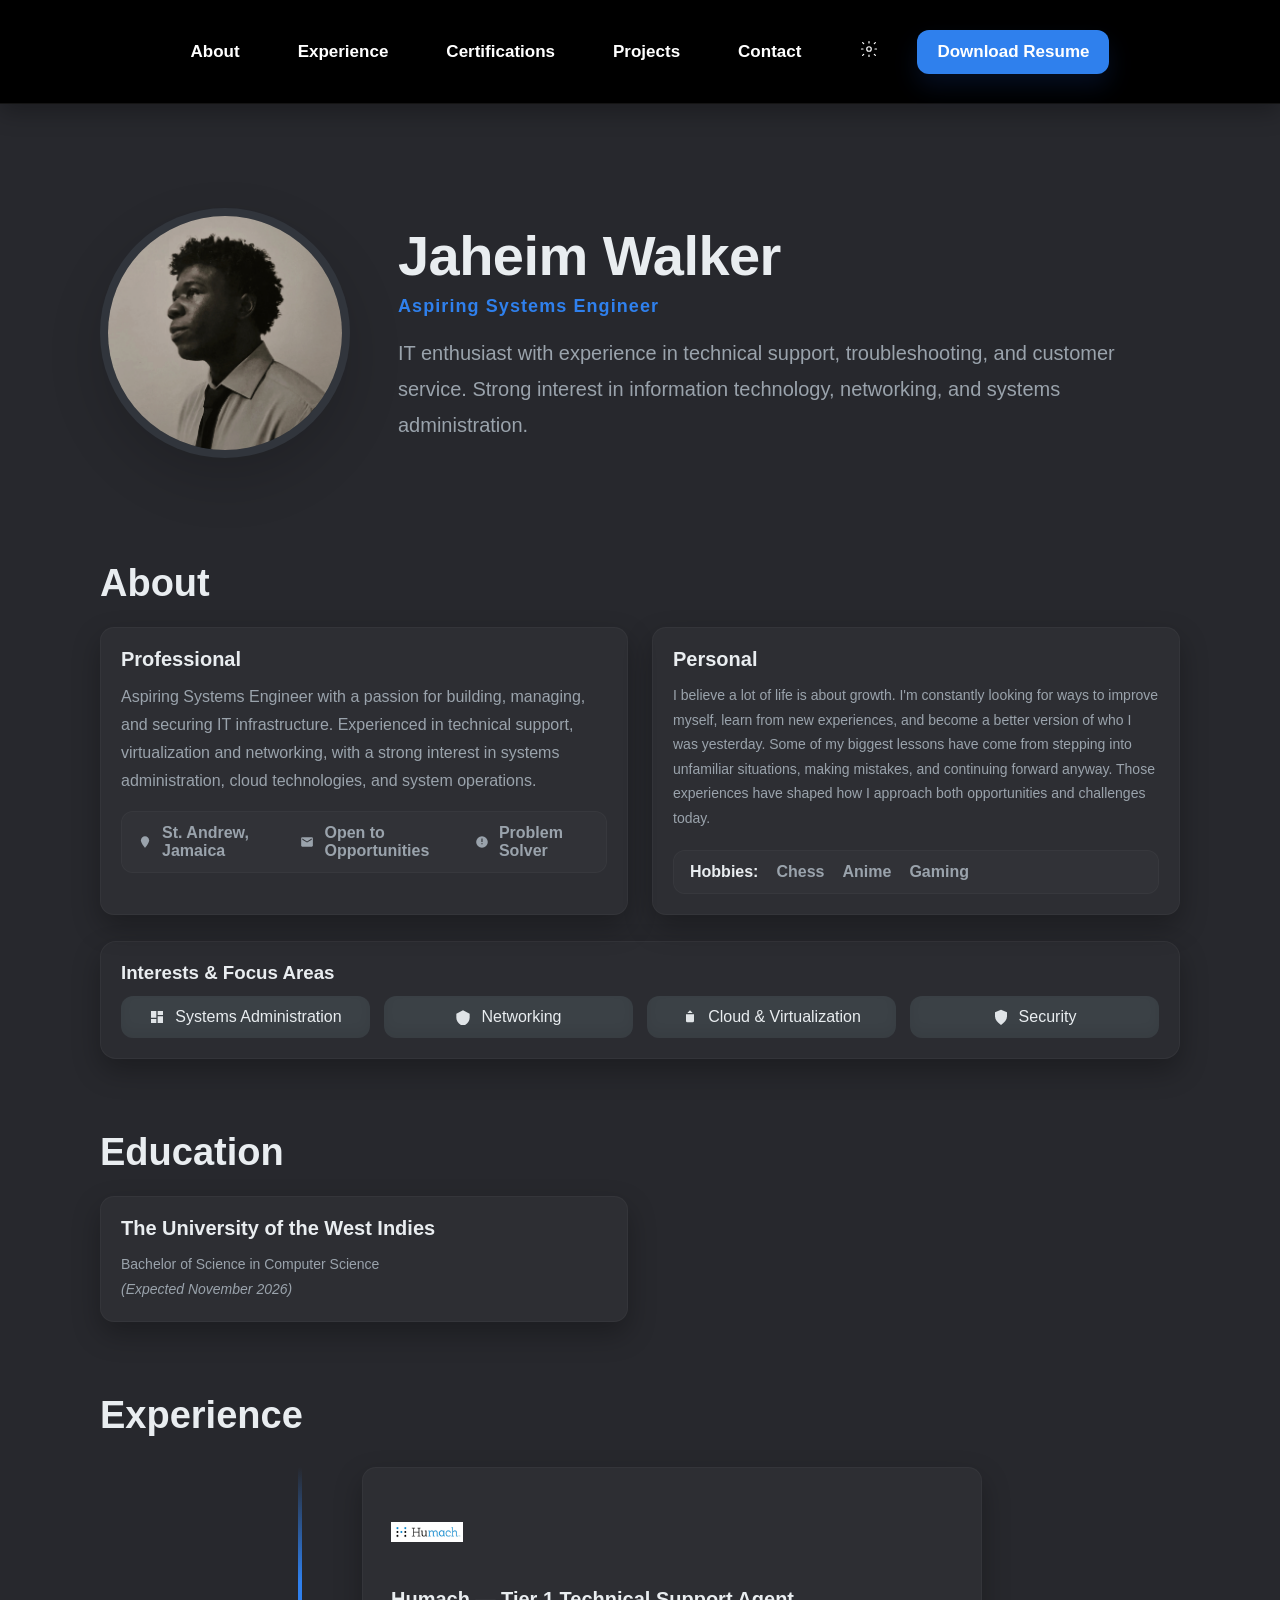
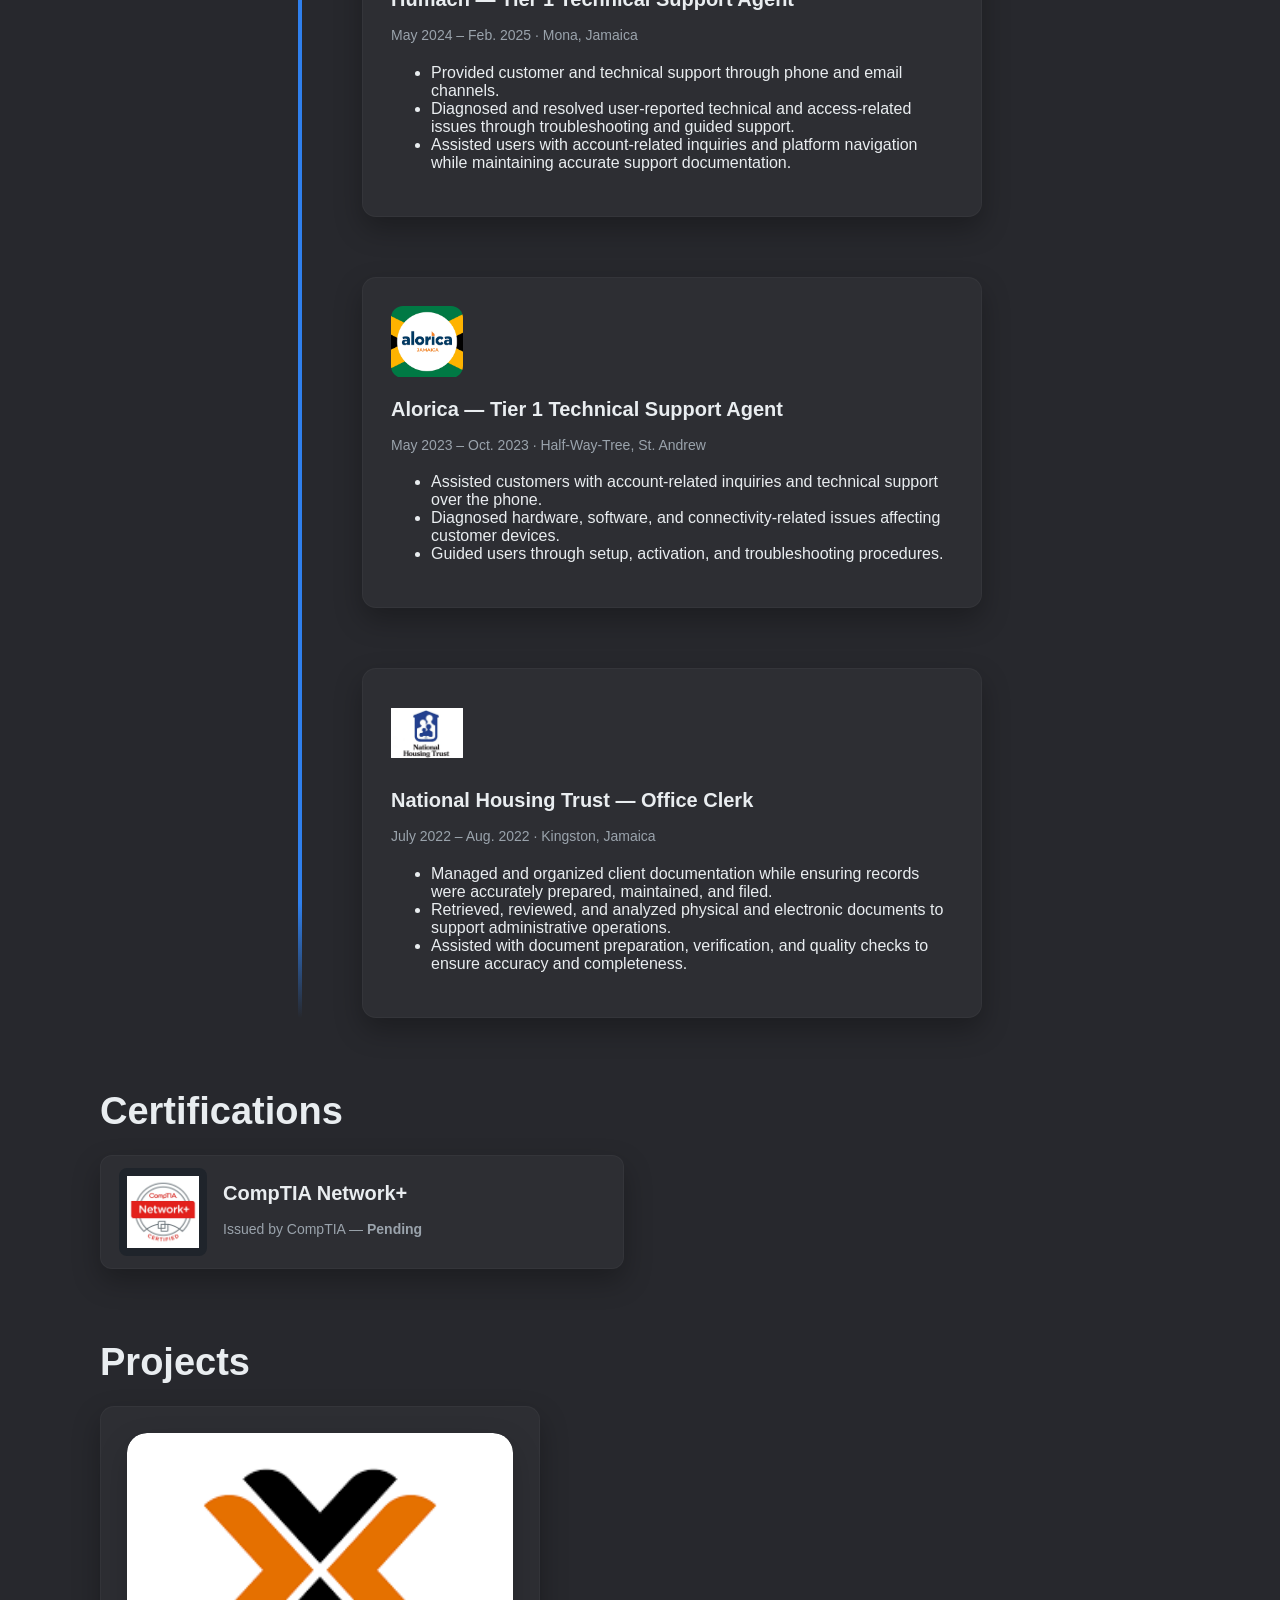
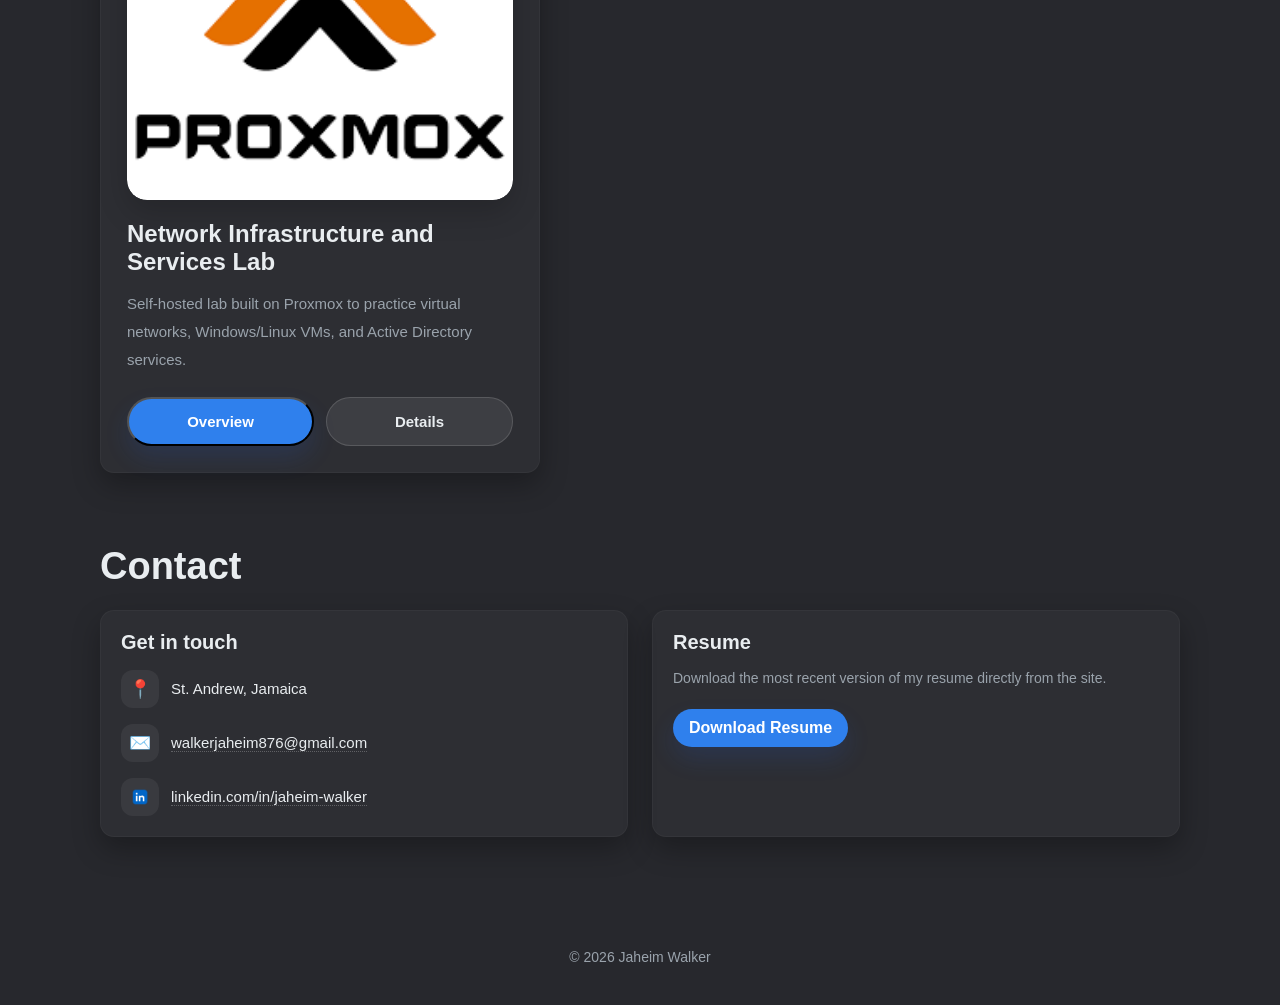
==== index.html @ 4b974bde "Update index.html" ====
<!doctype html>
<html lang="en">
<head>
  <meta charset="utf-8" />
  <meta name="viewport" content="width=device-width,initial-scale=1" />
  <title>Jaheim Walker</title>
  <script>
    (function(){
      var theme = localStorage.getItem('portfolio-theme');
      if(theme){
        document.documentElement.setAttribute('data-theme', theme);
        document.body.setAttribute('data-theme', theme);
      }
    })();
  </script>
  <link rel="stylesheet" href="styles.css">
</head>
<body data-theme="dark">
  <header>
    <div class="container nav">
      <nav class="navlinks">
        <a href="#about">About</a>
        <a href="#experience">Experience</a>
        <a href="#certifications">Certifications</a>
        <a href="#projects">Projects</a>
        <a href="#contact">Contact</a>
        <a id="theme-toggle" class="theme-toggle" href="#" aria-label="Toggle theme"></a>
        <a class="btn" href="resume/jw%20resume.pdf" download>Download Resume</a>
      </nav>
    </div>
  </header>

  <main class="container">
    <section class="hero">
      <div class="avatar">
        <img src="images/Jaheim.JPEG" alt="Jaheim avatar">
      </div>
      <div class="intro">
        <h1>Jaheim Walker</h1>
        <div class="subtitle">Aspiring Systems Engineer</div>
        <div class="lead">IT enthusiast with experience in technical support, troubleshooting, and customer service. Strong interest in information technology, networking, and systems administration.</div>
      </div>
    </section>

    <!-- certifications moved below Experience -->

    <section id="about">
      <h2 class="section-title">About</h2>
      <div class="grid">
        <div class="card">
          <h3>Professional</h3>
          <p>Aspiring Systems Engineer with a passion for building, managing, and securing IT infrastructure. Experienced in technical support, virtualization and networking, with a strong interest in systems administration, cloud technologies, and system operations.</p>
          <div class="objective-cta" aria-hidden="false">
            <div class="oc-item"><svg viewBox="0 0 24 24" width="18" height="18" fill="currentColor" aria-hidden="true"><path d="M12 2C8.13 2 5 5.13 5 9c0 5.25 7 13 7 13s7-7.75 7-13c0-3.87-3.13-7-7-7z"/></svg><span>St. Andrew, Jamaica</span></div>
            <div class="oc-item"><svg viewBox="0 0 24 24" width="18" height="18" fill="currentColor" aria-hidden="true"><path d="M20 4H4c-1.1 0-2 .9-2 2v12c0 1.1.9 2 2 2h16c1.1 0 2-.9 2-2V6c0-1.1-.9-2-2-2zm0 4l-8 5-8-5V6l8 5 8-5v2z"/></svg><span>Open to Opportunities</span></div>
            <div class="oc-item"><svg viewBox="0 0 24 24" width="18" height="18" fill="currentColor" aria-hidden="true"><path d="M12 2a10 10 0 100 20 10 10 0 000-20zm1 14h-2v-2h2v2zm0-4h-2V6h2v6z"/></svg><span>Problem Solver</span></div>
          </div>
        </div>
        <div class="card">
          <h3>Personal</h3>
          <p class="meta">I believe a lot of life is about growth. I'm constantly looking for ways to improve myself, learn from new experiences, and become a better version of who I was yesterday. Some of my biggest lessons have come from stepping into unfamiliar situations, making mistakes, and continuing forward anyway. Those experiences have shaped how I approach both opportunities and challenges today.</p>
          <div class="objective-cta" aria-hidden="false" style="margin-top:20px">
            <div class="oc-item"><span style="font-weight:700;color:var(--text);">Hobbies:</span></div>
            <div class="oc-item"><span>Chess</span></div>
            <div class="oc-item"><span>Anime</span></div>
            <div class="oc-item"><span>Gaming</span></div>
          </div>
        </div>
      </div>

      <div class="focus-area" aria-label="Interests & Focus Areas">
        <h3 style="margin:0 0 12px;color:var(--text);">Interests &amp; Focus Areas</h3>
        <div class="focus-items">
          <div class="focus-item"><svg viewBox="0 0 24 24" width="16" height="16" fill="currentColor" aria-hidden="true"><path d="M3 13h8V3H3v10zm0 8h8v-6H3v6zM13 21h8V11h-8v10zm0-18v6h8V3h-8z"/></svg><span>Systems Administration</span></div>
          <div class="focus-item"><svg viewBox="0 0 24 24" width="16" height="16" fill="currentColor" aria-hidden="true"><path d="M12 2L2 7v6c0 5 3.8 9.4 10 13 6.2-3.6 10-8 10-13V7l-10-5z"/></svg><span>Networking</span></div>
          <div class="focus-item"><svg viewBox="0 0 24 24" width="16" height="16" fill="currentColor" aria-hidden="true"><path d="M12 2l4 4H8l4-4zm6 6v10a2 2 0 0 1-2 2H8a2 2 0 0 1-2-2V8h12z"/></svg><span>Cloud &amp; Virtualization</span></div>
          <div class="focus-item"><svg viewBox="0 0 24 24" width="16" height="16" fill="currentColor" aria-hidden="true"><path d="M12 1L3 5v6c0 5 3.8 9.4 9 13 5.2-3.6 9-8 9-13V5l-9-4z"/></svg><span>Security</span></div>
        </div>
      </div>
    </section>

    <section id="education">
      <h2 class="section-title">Education</h2>
      <div class="grid">
        <div class="card">
          <h3>The University of the West Indies</h3>
          <p class="meta">Bachelor of Science in Computer Science<br><em>(Expected November 2026)</em></p>
        </div>
      </div>
    </section>

    <section id="experience">
      <h2 class="section-title">Experience</h2>
      <div class="timeline">
        <div class="spine"></div>
        <div class="cards">
          <div class="card">
            <img class="exp-logo" src="images/humach logo.png" alt="Humach logo">
            <h3>Humach — Tier 1 Technical Support Agent</h3>
            <p class="meta">May 2024 – Feb. 2025 · Mona, Jamaica</p>
            <ul>
              <li>Provided customer and technical support through phone and email channels.</li>
              <li>Diagnosed and resolved user-reported technical and access-related issues through troubleshooting and guided support.</li>
              <li>Assisted users with account-related inquiries and platform navigation while maintaining accurate support documentation.</li>
            </ul>
          </div>

          <div class="card">
            <img class="exp-logo" src="images/alorica logo.png" alt="Alorica logo">
            <h3>Alorica — Tier 1 Technical Support Agent</h3>
            <p class="meta">May 2023 – Oct. 2023 · Half-Way-Tree, St. Andrew</p>
            <ul>
              <li>Assisted customers with account-related inquiries and technical support over the phone.</li>
              <li>Diagnosed hardware, software, and connectivity-related issues affecting customer devices.</li>
              <li>Guided users through setup, activation, and troubleshooting procedures.</li>
            </ul>
          </div>

          <div class="card">
            <img class="exp-logo" src="images/NHT-Logo.jpeg" alt="NHT logo">
            <h3>National Housing Trust — Office Clerk</h3>
            <p class="meta">July 2022 – Aug. 2022 · Kingston, Jamaica</p>
            <ul>
              <li>Managed and organized client documentation while ensuring records were accurately prepared, maintained, and filed.</li>
              <li>Retrieved, reviewed, and analyzed physical and electronic documents to support administrative operations.</li>
              <li>Assisted with document preparation, verification, and quality checks to ensure accuracy and completeness.</li>
            </ul>
          </div>
        </div>
      </div>
    </section>

    <section id="certifications">
      <h2 class="section-title">Certifications</h2>
      <div class="grid">
        <div class="card">
          <div style="display:flex;align-items:center;gap:16px">
            <img src="images/CompTIA_Network.webp" alt="CompTIA Network+ logo" style="width:88px;height:88px;object-fit:contain;border-radius:8px;background:var(--surface);padding:8px">
            <div>
              <h3>CompTIA Network+</h3>
              <p class="meta">Issued by CompTIA — <strong>Pending</strong></p>
            </div>
          </div>
        </div>
      </div>
    </section>

    <section id="projects">
      <h2 class="section-title">Projects</h2>
      <div class="projects-grid">
        <div class="card project-card">
          <div class="thumb"><img src="images/proxmox.png" alt="home lab thumb"></div>
          <div class="body">
            <h3>Network Infrastructure and Services Lab</h3>
            <p class="project-teaser">Self-hosted lab built on Proxmox to practice virtual networks, Windows/Linux VMs, and Active Directory services.</p>
            <div class="project-actions">
              <button class="btn" data-project="homelab">Overview</button>
              <a class="btn secondary" href="projects/homelab-details.html">Details</a>
            </div>
          </div>
        </div>
      </div>
    </section>

    <section id="contact">
      <h2 class="section-title">Contact</h2>
      <div class="grid">
        <div class="card">
          <h3>Get in touch</h3>
          <div class="contact-line">
            <span class="icon-label">📍</span>
            <span>St. Andrew, Jamaica</span>
          </div>
          <div class="contact-line">
            <span class="icon-label">✉️</span>
            <span><a href="mailto:walkerjaheim876@gmail.com">walkerjaheim876@gmail.com</a></span>
          </div>
          <div class="contact-line">
            <span class="icon-label icon-linkedin">
              <img src="images/linkedin.webp" alt="LinkedIn logo">
            </span>
            <span><a href="https://linkedin.com/in/jaheim-walker" target="_blank">linkedin.com/in/jaheim-walker</a></span>
          </div>
        </div>
        <div class="card">
          <h3>Resume</h3>
          <p class="meta">Download the most recent version of my resume directly from the site.</p>
          <a class="btn" href="resume/jw%20resume.pdf" download>Download Resume</a>
        </div>
      </div>
    </section>

  </main>

  <div id="modal" class="modal" role="dialog" aria-hidden="true">
    <div class="panel"><button class="close">✕</button></div>
  </div>

  <footer>
    © 2026 Jaheim Walker
  </footer>

  <script src="script.js"></script>
</body>
</html>
---- styles.css ----
:root{
  --bg:#27282d;
  --panel:#3b4146;
  --muted:#9aa3ac;
  --accent:#2f80ed;
  --card:#374047;
  --text:#e9edf0;
  --surface:#1f242b;
  --shadow:rgba(0,0,0,0.28);
  --card-bg: rgba(255,255,255,0.02);
}
[data-theme="light"]{
  --bg:#f4f5f8;
  --panel:#ffffff;
  --card:#f8f9fc;
  --text:#1f2937;
  --muted:#606b7b;
  --accent:#2563eb;
  --surface:#ffffff;
  --shadow:rgba(15,23,42,0.08);
  --card-bg: rgba(15,23,42,0.03);
  --nav-bg:#000000;
  --nav-text:#ffffff;
  --nav-border:rgba(255,255,255,0.08);
  --resume-btn-bg:#ffffff;
  --resume-btn-text:#000000;
}
*{box-sizing:border-box}
html,body{height:100%;margin:0;font-family:Inter,Segoe UI,Roboto,Arial,sans-serif;background:var(--bg);color:var(--text);transition:background .3s ease,color .3s ease}
a{color:var(--accent)}
.brand{font-weight:800;font-size:22px;letter-spacing:0.04em}
.header--compact{}

header{
    position:sticky;
    top:0;
    background:#000;
    backdrop-filter:blur(12px);
    border-bottom:1px solid rgba(255,255,255,.08);
    padding:2px 0;
    z-index:40;
    box-shadow:0 8px 22px var(--shadow);
}
header .container{
    margin:25px auto;
}

.nav{
    display:flex;
    justify-content:center;
    align-items:center;
}

.navlinks{
    display:flex;
    align-items:center;
    gap:18px;
}

.navlinks a{
    position:relative;
    padding:12px 20px;
    color:#fff;
    font-weight:600;
    font-size:17px;
    border-radius:12px;
    text-decoration:none;
    transition:all .25s ease;
}
[data-theme="light"] .navlinks a{
    color:#fff;
}

.navlinks a:hover{
    color:var(--accent);
    background:rgba(47,128,237,.12);
    transform:translateY(-2px);
}

.navlinks a::after{
    content:"";
    position:absolute;
    left:20%;
    bottom:4px;
    width:60%;
    height:2px;
    background:var(--accent);
    transform:scaleX(0);
    transition:.25s ease;
}

.navlinks a:hover::after{
    transform:scaleX(1);
}
.container{max-width:1120px;margin:48px auto;padding:0 20px}
.hero{display:flex;gap:48px;align-items:center;padding:32px 0}
.avatar{width:250px;height:250px;border-radius:50%;background:var(--surface);border:8px solid rgba(255,255,255,0.08);flex:0 0 250px;display:flex;align-items:center;justify-content:center;box-shadow:0 22px 54px rgba(0,0,0,0.16)}
.avatar img{width:100%;height:100%;object-fit:cover;border-radius:50%}
.intro h1{font-size:56px;margin:0 0 8px;font-weight:900;letter-spacing:-0.01em;color:var(--text)}
.intro .subtitle{color:var(--accent);font-size:18px;font-weight:800;margin:0 0 18px;letter-spacing:0.06em;text-transform:none}
.lead{color:var(--muted);max-width:720px;font-size:20px;line-height:1.8;margin-top:0}

/* Hero enhancements */
.hero-enhanced{margin-top:18px}
.hero-enhanced .subtitle{color:var(--accent);letter-spacing:0.16em;text-transform:uppercase;font-weight:800;font-size:15px;margin-bottom:8px}
.hero-divider{height:6px;margin:8px 0 18px;display:flex;align-items:center}
.hero-divider span{display:block;height:4px;width:160px;background:linear-gradient(90deg,var(--accent),transparent);border-radius:4px}
.hero-badges{display:flex;gap:12px;flex-wrap:wrap}
.badge{display:inline-flex;align-items:center;gap:10px;background:var(--card-bg);padding:10px 14px;border-radius:12px;border:1px solid rgba(255,255,255,0.03);color:var(--text);font-weight:600;font-size:14px}
.badge svg{opacity:0.95;flex-shrink:0}

/* large focus area card */
.focus-area{background:var(--card-bg);border:1px solid rgba(255,255,255,0.04);padding:20px;border-radius:16px;box-shadow:0 12px 28px var(--shadow);margin-top:26px}
.focus-items{display:flex;gap:14px;flex-wrap:wrap}
.focus-item{background:var(--panel);padding:12px 16px;border-radius:12px;color:var(--text);display:flex;align-items:center;justify-content:center;gap:10px;flex:1 1 220px;min-width:190px;box-shadow:inset 0 -6px 12px rgba(0,0,0,0.06)}
.focus-item span{white-space:nowrap}
.focus-item svg{opacity:0.95}

/* objective CTA under Objective card */
.objective-cta{display:flex;gap:18px;align-items:center;padding:12px 16px;border-radius:12px;background:var(--card-bg);border:1px solid rgba(255,255,255,0.03);margin-top:16px}
.objective-cta .oc-item{display:flex;align-items:center;gap:10px;color:var(--muted);font-weight:600}
.objective-cta .oc-item svg{width:18px;height:18px}

/* Certifications: tighter right padding and smaller logo for compact layout */
#certifications .grid{padding-right:8px}
#certifications .card{padding:12px 12px 12px 18px;border-radius:12px}
#certifications .card img{width:88px;height:88px;object-fit:contain}

@media (max-width:900px){
    .hero{flex-direction:column;align-items:flex-start}
    .avatar{width:200px;height:200px;flex:0 0 200px}
    .intro h1{font-size:42px}
    .intro .subtitle{font-size:15px}
}

section{margin:72px 0}
h2.section-title{font-size:38px;margin:0 0 22px}

.grid{display:grid;grid-template-columns:1fr 1fr;gap:24px}
.card{
    background:rgba(255,255,255,.03);padding:20px;border-radius:14px;box-shadow:0 12px 28px var(--shadow);border:1px solid rgba(255,255,255,0.03)}
.card h3{margin:0 0 12px;font-size:20px}
.card p{color:var(--muted);margin:0;line-height:1.75}
.meta{color:var(--muted);font-size:14px;margin-top:10px;margin-bottom:16px}

.card > .btn{margin-top:18px}

.contact-line{display:flex;align-items:center;gap:12px;margin-top:16px;color:var(--text);font-size:15px;line-height:1.6}
.contact-line .icon-label{display:inline-flex;align-items:center;justify-content:center;width:38px;height:38px;border-radius:12px;background:rgba(255,255,255,0.06);color:var(--accent);font-size:18px;flex-shrink:0}
.contact-line .icon-label img{width:24px;height:24px;display:block;border-radius:4px}
.contact-line a{color:var(--text);text-decoration:none;border-bottom:1px dotted rgba(255,255,255,0.24)}
.contact-line a:hover{color:var(--accent)}

.projects-grid{display:grid;grid-template-columns:repeat(auto-fit,minmax(380px,440px));gap:24px;justify-content:flex-start}
.project-card{display:flex;flex-direction:column;align-items:flex-start;justify-content:space-between;min-height:420px;max-width:440px;padding:26px;gap:20px}
.project-card .thumb{width:100%;background:none;border-radius:20px;overflow:hidden;box-shadow:0 12px 30px rgba(0,0,0,0.18)}
.project-card .thumb img{width:100%;height:auto;display:block;border-radius:20px;object-fit:contain}
.project-card .body{width:100%;text-align:left}
.project-card h3{margin:0 0 14px;font-size:24px}
.project-card .project-teaser{margin:0;color:var(--muted);line-height:1.85;font-size:15px}
.project-actions{display:flex;gap:12px;flex-wrap:wrap;margin-top:24px;width:100%}
.project-actions .btn{flex:1 1 140px;width:calc(50% - 6px);min-width:140px;padding:14px 18px;font-size:15px}
[data-theme="light"] .project-actions .btn{padding:14px 18px;}
.project-overview{display:none}
.project-card .meta{display:none}
.btn{display:inline-flex;align-items:center;justify-content:center;padding:10px 16px;border-radius:999px;background:var(--accent);color:white;text-decoration:none;font-weight:700;transition:transform .16s ease,background .16s ease,box-shadow .16s ease;box-shadow:0 12px 24px rgba(37,99,235,0.14)}
.btn:hover{transform:translateY(-1px);background:#1e6ce8;box-shadow:0 18px 40px rgba(37,99,235,0.2)}
.btn.secondary{background:rgba(255,255,255,0.08);color:var(--text);box-shadow:none;border:1px solid rgba(255,255,255,0.14);padding:10px 16px}
.btn.secondary:hover{background:rgba(255,255,255,0.16)}
[data-theme="light"] .btn.secondary{background:#ffffff;color:#000000;border:1px solid rgba(0,0,0,0.12);box-shadow:none}
[data-theme="light"] .btn.secondary:hover{background:#f2f2f2}

.theme-toggle{padding:6px 8px;background:transparent;border-radius:8px;color:#fff;border:1px solid transparent;transition:background .16s ease}
.theme-toggle:hover{background:rgba(255,255,255,0.12)}
[data-theme="light"] .theme-toggle{color:#fff;border-color:rgba(255,255,255,0.18)}
[data-theme="light"] .theme-toggle:hover{background:rgba(255,255,255,0.12)}

.project-page{padding-bottom:60px}
.project-page h1{font-size:44px;margin-bottom:12px}
.project-page .subtitle{color:var(--muted);font-size:18px;max-width:760px;line-height:1.8}
.project-hero-grid{display:grid;grid-template-columns:1.7fr 1fr;gap:24px;align-items:start;margin-top:26px}
.large-card{padding:28px;border:1px solid rgba(255,255,255,0.08);background:var(--card-bg);box-shadow:0 24px 70px rgba(0,0,0,0.22);border-radius:24px}
.logo-card{display:flex;flex-direction:column;justify-content:center;align-items:center;text-align:center;gap:16px;padding:28px}
.logo-card img{width:140px;filter:drop-shadow(0 16px 32px rgba(0,0,0,0.12));border-radius:20px}
.gallery-frame{position:relative;margin-top:24px}
.gallery-controls{position:absolute;top:50%;left:0;right:0;display:flex;justify-content:space-between;pointer-events:none;z-index:1}
.gallery-btn{pointer-events:auto;width:46px;height:46px;border-radius:50%;border:1px solid rgba(255,255,255,0.14);background:rgba(15,23,42,0.75);color:var(--text);display:flex;align-items:center;justify-content:center;cursor:pointer;transition:transform .18s ease,background .18s ease;box-shadow:0 16px 40px rgba(0,0,0,0.18)}
.gallery-btn:hover{background:rgba(47,128,237,0.9);transform:scale(1.05)}
.gallery-btn.left{margin-left:8px}
.gallery-btn.right{margin-right:8px}
.gallery-scroll{display:flex;gap:18px;overflow-x:auto;scroll-snap-type:x mandatory;padding-bottom:8px;padding-top:8px;scroll-behavior:smooth;}
.gallery-scroll::-webkit-scrollbar{height:10px}
.gallery-scroll::-webkit-scrollbar-thumb{background:rgba(255,255,255,0.14);border-radius:999px}
.gallery-scroll::-webkit-scrollbar-track{background:transparent}
.gallery-item{flex:0 0 320px;scroll-snap-align:center;overflow:hidden;border-radius:20px;position:relative;cursor:pointer;transition:transform .25s ease,box-shadow .25s ease}
.gallery-item img{display:block;width:100%;height:240px;object-fit:cover;transition:transform .25s ease}
.gallery-item:hover img{transform:scale(1.05)}
.gallery-item:hover{transform:translateY(-3px);box-shadow:0 24px 60px rgba(0,0,0,0.25)}
.image-overlay{position:fixed;inset:0;background:rgba(0,0,0,0.9);display:none;align-items:center;justify-content:center;padding:24px;z-index:100}
.image-overlay.open{display:flex}
.image-overlay img{max-width:92%;max-height:92%;border-radius:24px;box-shadow:0 40px 90px rgba(0,0,0,0.35)}
.image-overlay .close-lightbox{position:absolute;top:24px;right:24px;width:48px;height:48px;border-radius:50%;background:rgba(15,23,42,0.8);border:1px solid rgba(255,255,255,0.16);display:flex;align-items:center;justify-content:center;font-size:24px;cursor:pointer;color:white;z-index:2}
.video-preview{display:grid;grid-template-columns:1fr 1fr;gap:18px;margin-top:24px}
.video-placeholder{height:250px;background:linear-gradient(135deg,rgba(37,99,235,0.15),rgba(39,44,53,0.15));border-radius:20px;display:flex;align-items:center;justify-content:center;font-weight:700;color:var(--muted);border:1px dashed rgba(100,116,139,0.5)}

/* timeline style for experience */
/* EXPERIENCE SECTION */
.timeline{
    display:flex;
    justify-content:center;
    align-items:flex-start;
    gap:60px;
    margin-top:30px;
}

.timeline .spine{
    width:4px;
    align-self:stretch;
    background:linear-gradient(
        to bottom,
        transparent,
        var(--accent) 10%,
        var(--accent) 90%,
        transparent
    );
    border-radius:999px;
}

.timeline .cards{
    display:flex;
    flex-direction:column;
    gap:60px;
}

.timeline .cards .card{
    max-width:620px;
    padding:28px;
}

.card .exp-logo{
    width:72px;
    height:72px;
    object-fit:contain;
    border-radius:12px;
    margin-bottom:16px;
}

/* Header avatar */
.nav .brand{display:flex;align-items:center;gap:12px;font-weight:700}
.main-avatar{width:96px;height:96px;border-radius:50%;object-fit:cover;margin-right:8px;box-shadow:0 6px 20px rgba(0,0,0,0.25);border:3px solid var(--bg)}
.brand-name{font-size:20px}

.experience-grid{display:grid;grid-template-columns:repeat(3,minmax(240px,1fr));gap:24px}
.experience-card{display:flex;flex-direction:column;gap:18px;align-items:flex-start}
.experience-card img{width:96px;height:96px;object-fit:contain;border-radius:16px;background:var(--surface);padding:16px;box-shadow:0 20px 45px rgba(0,0,0,0.08)}
.experience-card h3{margin:0;font-size:20px}
.experience-card p{margin:0;line-height:1.75}

/* modal */
.modal{position:fixed;inset:0;background:rgba(0,0,0,0.55);display:none;align-items:center;justify-content:center;padding:24px;z-index:50}
.modal.open{display:flex}
.modal .panel{width:960px;max-width:100%;max-height:86vh;overflow:auto;background:var(--panel);padding:28px;border-radius:24px;box-shadow:0 40px 90px rgba(0,0,0,0.22)}
.close{float:right;background:transparent;border:0;color:var(--muted);font-size:24px;cursor:pointer}

footer{padding:40px 20px;text-align:center;color:var(--muted);font-size:14px}

@media (max-width:980px){.hero{flex-direction:column;align-items:flex-start}.grid{grid-template-columns:1fr}.timeline{grid-template-columns:1fr}.project-hero-grid{grid-template-columns:1fr}.navlinks{display:none}}
@media (max-width:860px){.experience-grid{display:grid;grid-template-columns:1fr;gap:20px}}
@media (max-width:720px){.projects-grid{grid-template-columns:1fr}.project-card{flex-direction:column;align-items:stretch}.project-card .thumb{width:100%;height:180px}.modal .panel{padding:20px}.media-grid{grid-template-columns:1fr}.video-preview{grid-template-columns:1fr}.hero{padding-bottom:16px}}
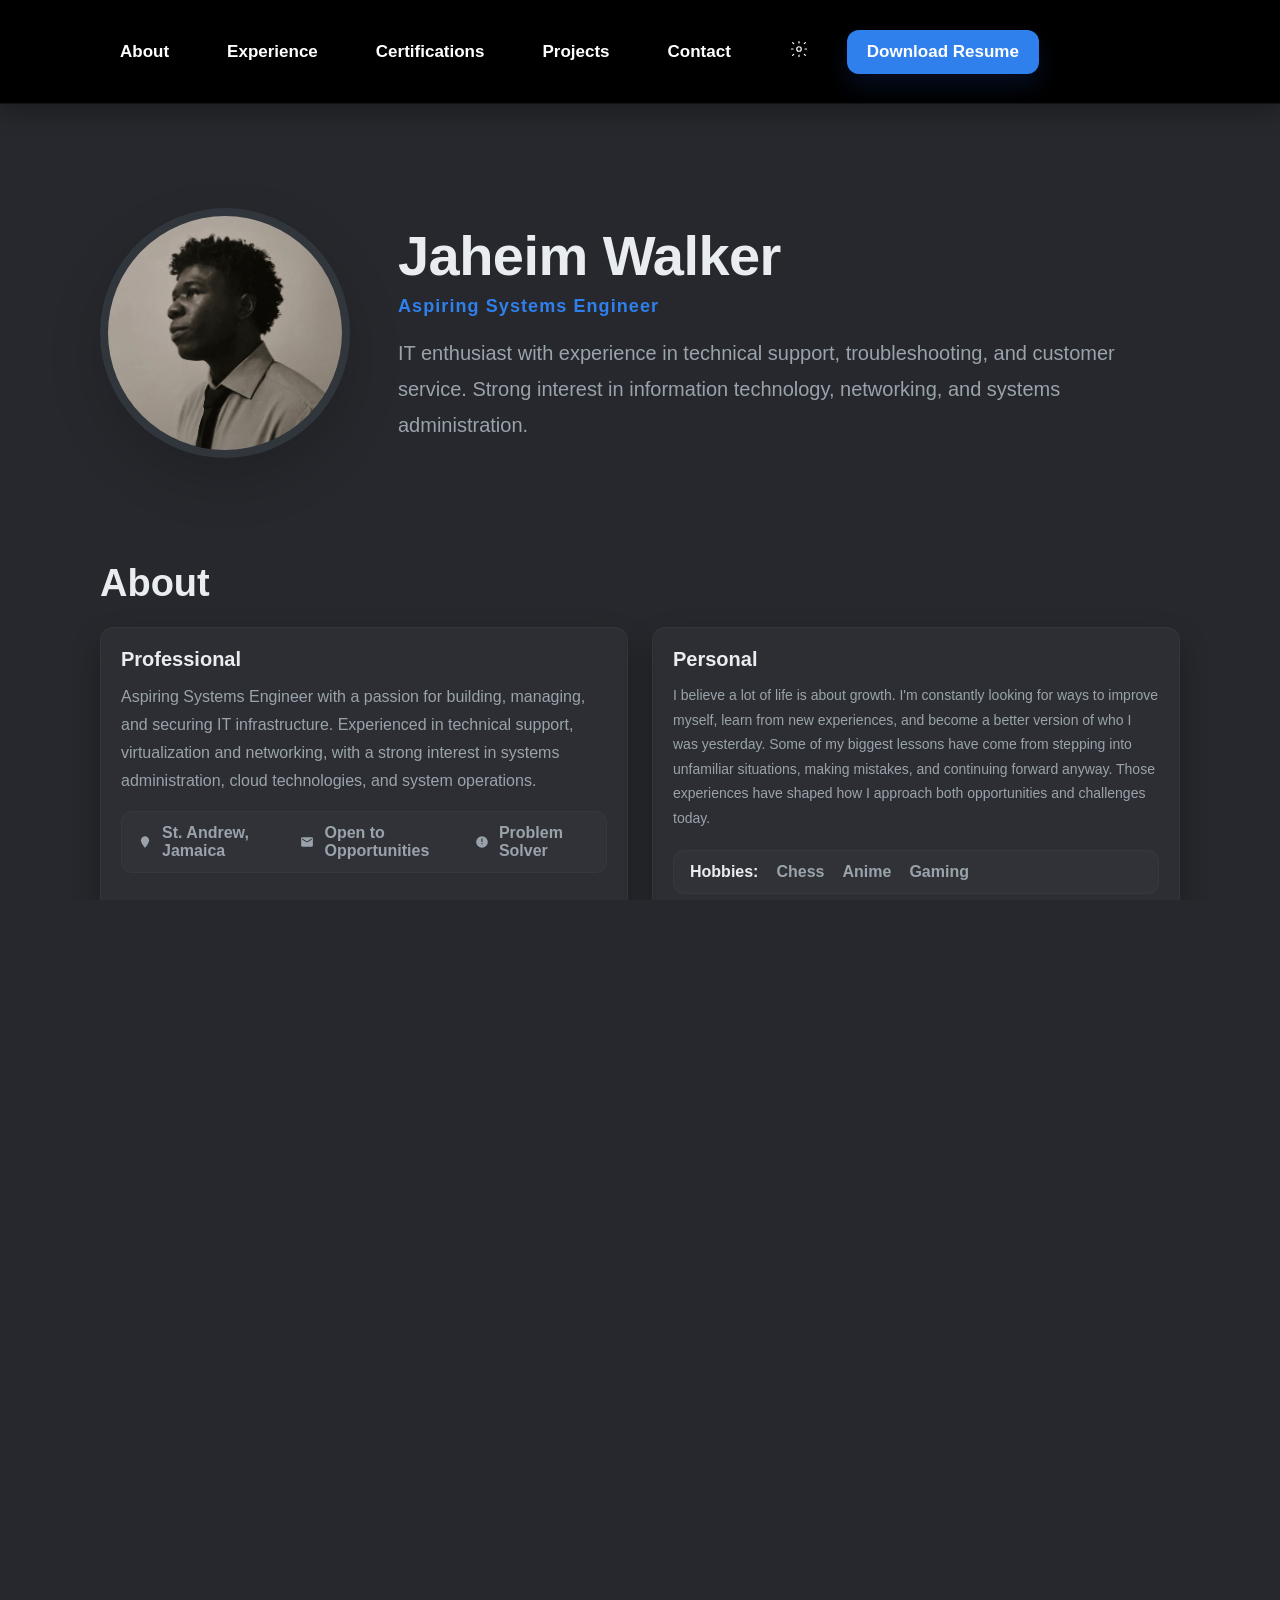
==== commit bf45804f: "Add files via upload" ====
--- a/index.html
+++ b/index.html
@@ -18,7 +18,8 @@
 <body data-theme="dark">
   <header>
     <div class="container nav">
-      <nav class="navlinks">
+      <button id="nav-toggle" class="nav-toggle" aria-label="Open navigation" aria-expanded="false">☰</button>
+      <nav class="navlinks" id="mobile-nav">
         <a href="#about">About</a>
         <a href="#experience">Experience</a>
         <a href="#certifications">Certifications</a>
--- a/styles.css
+++ b/styles.css
@@ -26,7 +26,7 @@
   --resume-btn-text:#000000;
 }
 *{box-sizing:border-box}
-html,body{height:100%;margin:0;font-family:Inter,Segoe UI,Roboto,Arial,sans-serif;background:var(--bg);color:var(--text);transition:background .3s ease,color .3s ease}
+html,body{height:100%;margin:0;overflow-x:hidden;max-width:100vw;font-family:Inter,Segoe UI,Roboto,Arial,sans-serif;background:var(--bg);color:var(--text);transition:background .3s ease,color .3s ease}
 a{color:var(--accent)}
 .brand{font-weight:800;font-size:22px;letter-spacing:0.04em}
 .header--compact{}
@@ -43,18 +43,34 @@
 }
 header .container{
     margin:25px auto;
+    display:flex;
+    justify-content:space-between;
+    align-items:center;
 }
 
 .nav{
     display:flex;
-    justify-content:center;
+    justify-content:space-between;
     align-items:center;
+}
+
+.nav-toggle{
+    display:none;
+    background:rgba(255,255,255,0.08);
+    border:1px solid rgba(255,255,255,0.12);
+    color:var(--text);
+    border-radius:12px;
+    width:48px;
+    height:48px;
+    font-size:22px;
+    cursor:pointer;
 }
 
 .navlinks{
     display:flex;
     align-items:center;
     gap:18px;
+    flex-wrap:wrap;
 }
 
 .navlinks a{
@@ -126,11 +142,225 @@
 #certifications .card{padding:12px 12px 12px 18px;border-radius:12px}
 #certifications .card img{width:88px;height:88px;object-fit:contain}
 
-@media (max-width:900px){
-    .hero{flex-direction:column;align-items:flex-start}
-    .avatar{width:200px;height:200px;flex:0 0 200px}
-    .intro h1{font-size:42px}
-    .intro .subtitle{font-size:15px}
+@media (max-width: 900px){
+
+    .container{
+        padding-left: 20px;
+        padding-right: 20px;
+    }
+
+    .grid{
+        padding-left: 16px;
+        padding-right: 16px;
+        width: 100%;
+    }
+
+    .card{
+        width: 100%;
+        max-width: 460px;
+        margin: 0 auto 24px;
+    }
+  
+    .hero{
+        flex-direction: column;
+        align-items: center;
+        text-align: center;
+        gap: 24px;
+        padding-top: 22px;
+        padding-bottom: 22px;
+    }
+
+    .avatar{
+        width: 220px;
+        height: 220px;
+        border-radius: 50%;
+        margin: 0 auto;
+    }
+
+    .avatar img{
+        width: 100%;
+        height: 100%;
+        object-fit: cover;
+        border-radius: 50%;
+        display: block;
+    }
+
+    .intro{
+        width: 100%;
+    }
+
+    .intro h1{
+        font-size: 3rem;
+        line-height: 1.05;
+    }
+
+    .lead{
+        font-size: 1.2rem;
+        max-width: 100%;
+    }
+
+    .hero-divider{
+        justify-content: center;
+    }
+
+    .hero-badges{
+        justify-content: center;
+    }
+
+    .grid{
+        grid-template-columns: 1fr;
+        max-width: 520px;
+        margin: 0 auto;
+        gap: 18px;
+    }
+
+    .projects-grid{
+        grid-template-columns: 1fr;
+        max-width: 520px;
+        margin: 0 auto;
+    }
+
+    .project-card{
+        max-width: 100%;
+        margin: 0 auto;
+    }
+
+    .nav-toggle{
+        display: inline-flex;
+    }
+
+    .navlinks{
+        display: none;
+        position: absolute;
+        top: 100%;
+        left: 0;
+        right: 0;
+        background: rgba(20,26,34,0.98);
+        flex-direction: column;
+        align-items: center;
+        gap: 12px;
+        padding: 16px 20px 24px;
+        border-bottom-left-radius: 18px;
+        border-bottom-right-radius: 18px;
+        box-shadow: 0 20px 60px rgba(0,0,0,0.3);
+        z-index: 40;
+    }
+
+    .navlinks.open{
+        display: flex;
+    }
+
+    .navlinks a{
+        padding: 12px 14px;
+        font-size: 15px;
+        width: 100%;
+        text-align: center;
+        border-radius: 12px;
+    }
+
+    .navlinks .btn{
+        width: calc(100% - 28px);
+    }
+
+    .navlinks .theme-toggle{
+        margin-top: 8px;
+    }
+
+    header .container{
+        margin: 10px auto;
+        position: relative;
+    }
+
+    h2.section-title{
+        font-size: 2.5rem;
+    }
+
+    .card{
+        padding: 18px;
+        margin: 0 auto;
+    }
+
+    .grid{
+        padding-left: 16px;
+        padding-right: 16px;
+        justify-items: center;
+        max-width: 520px;
+        margin: 0 auto;
+        width: 100%;
+    }
+
+    .card{
+        width: 100%;
+        max-width: 460px;
+        margin: 0 auto 24px;
+        min-height: auto;
+    }
+
+    .card h3{
+        text-align: center;
+    }
+
+    .card img{
+        max-width: 80px;
+        height: auto;
+    }
+
+    .projects-grid{
+        width: 100%;
+        max-width: 460px;
+        margin: 0 auto;
+    }
+
+    .project-card{
+        max-width: 460px;
+        width: 100%;
+    }
+
+    .project-card .thumb{
+        width:100%;
+        min-height:260px;
+        max-height:260px;
+        overflow:hidden;
+    }
+
+    .project-card .thumb img{
+        width:100%;
+        height:100%;
+        display:block;
+        object-fit:cover;
+    }
+
+    .section-title{
+        text-align:center;
+    }
+
+    .focus-area h3{
+        text-align:center;
+    }
+
+    .card{
+        width:min(100%,560px);
+        margin:0 auto 22px;
+    }
+
+    .card h3{
+        text-align:center;
+    }
+
+    #contact .grid{
+        grid-template-columns:1fr;
+        gap:28px;
+    }
+
+    #contact .grid .card{
+        min-height:240px;
+    }
+
+    .focus-area,
+    .project-card,
+    .card{
+        border-radius:20px;
+    }
 }
 
 section{margin:72px 0}
@@ -154,9 +384,9 @@
 .projects-grid{display:grid;grid-template-columns:repeat(auto-fit,minmax(380px,440px));gap:24px;justify-content:flex-start}
 .project-card{display:flex;flex-direction:column;align-items:flex-start;justify-content:space-between;min-height:420px;max-width:440px;padding:26px;gap:20px}
 .project-card .thumb{width:100%;background:none;border-radius:20px;overflow:hidden;box-shadow:0 12px 30px rgba(0,0,0,0.18)}
-.project-card .thumb img{width:100%;height:auto;display:block;border-radius:20px;object-fit:contain}
+.project-card .thumb img{width:100%;height:auto;max-width:none;display:block;border-radius:20px;object-fit:contain}
 .project-card .body{width:100%;text-align:left}
-.project-card h3{margin:0 0 14px;font-size:24px}
+.project-card h3{margin:0 0 14px;font-size:24px;text-align:center}
 .project-card .project-teaser{margin:0;color:var(--muted);line-height:1.85;font-size:15px}
 .project-actions{display:flex;gap:12px;flex-wrap:wrap;margin-top:24px;width:100%}
 .project-actions .btn{flex:1 1 140px;width:calc(50% - 6px);min-width:140px;padding:14px 18px;font-size:15px}
@@ -180,8 +410,8 @@
 .project-page .subtitle{color:var(--muted);font-size:18px;max-width:760px;line-height:1.8}
 .project-hero-grid{display:grid;grid-template-columns:1.7fr 1fr;gap:24px;align-items:start;margin-top:26px}
 .large-card{padding:28px;border:1px solid rgba(255,255,255,0.08);background:var(--card-bg);box-shadow:0 24px 70px rgba(0,0,0,0.22);border-radius:24px}
-.logo-card{display:flex;flex-direction:column;justify-content:center;align-items:center;text-align:center;gap:16px;padding:28px}
-.logo-card img{width:140px;filter:drop-shadow(0 16px 32px rgba(0,0,0,0.12));border-radius:20px}
+.logo-card{display:flex;flex-direction:column;justify-content:center;align-items:center;text-align:center;gap:14px;padding:18px;min-height:auto;}
+.logo-card img{width:160px;height:160px;max-width:100%;filter:drop-shadow(0 16px 32px rgba(0,0,0,0.12));border-radius:20px;object-fit:contain;display:block;margin:0 auto;}
 .gallery-frame{position:relative;margin-top:24px}
 .gallery-controls{position:absolute;top:50%;left:0;right:0;display:flex;justify-content:space-between;pointer-events:none;z-index:1}
 .gallery-btn{pointer-events:auto;width:46px;height:46px;border-radius:50%;border:1px solid rgba(255,255,255,0.14);background:rgba(15,23,42,0.75);color:var(--text);display:flex;align-items:center;justify-content:center;cursor:pointer;transition:transform .18s ease,background .18s ease;box-shadow:0 16px 40px rgba(0,0,0,0.18)}
@@ -264,7 +494,16 @@
 
 footer{padding:40px 20px;text-align:center;color:var(--muted);font-size:14px}
 
-@media (max-width:980px){.hero{flex-direction:column;align-items:flex-start}.grid{grid-template-columns:1fr}.timeline{grid-template-columns:1fr}.project-hero-grid{grid-template-columns:1fr}.navlinks{display:none}}
+@media (max-width:980px){.hero{flex-direction:column;align-items:center;text-align:center}.grid{grid-template-columns:1fr}.timeline{grid-template-columns:1fr}.project-hero-grid{grid-template-columns:1fr}.navlinks{display:none}}
 @media (max-width:860px){.experience-grid{display:grid;grid-template-columns:1fr;gap:20px}}
-@media (max-width:720px){.projects-grid{grid-template-columns:1fr}.project-card{flex-direction:column;align-items:stretch}.project-card .thumb{width:100%;height:180px}.modal .panel{padding:20px}.media-grid{grid-template-columns:1fr}.video-preview{grid-template-columns:1fr}.hero{padding-bottom:16px}}
- 
+@media (max-width:720px){
+    .projects-grid{grid-template-columns:1fr}
+    .project-card{flex-direction:column;align-items:stretch}
+    .project-card .thumb{width:100%;height:220px;overflow:hidden}
+    .project-card .thumb img{width:100%;height:100%;object-fit:cover;display:block}
+    .modal .panel{padding:20px}
+    .media-grid{grid-template-columns:1fr}
+    .video-preview{grid-template-columns:1fr}
+    .hero{padding-bottom:16px}
+}
+ 
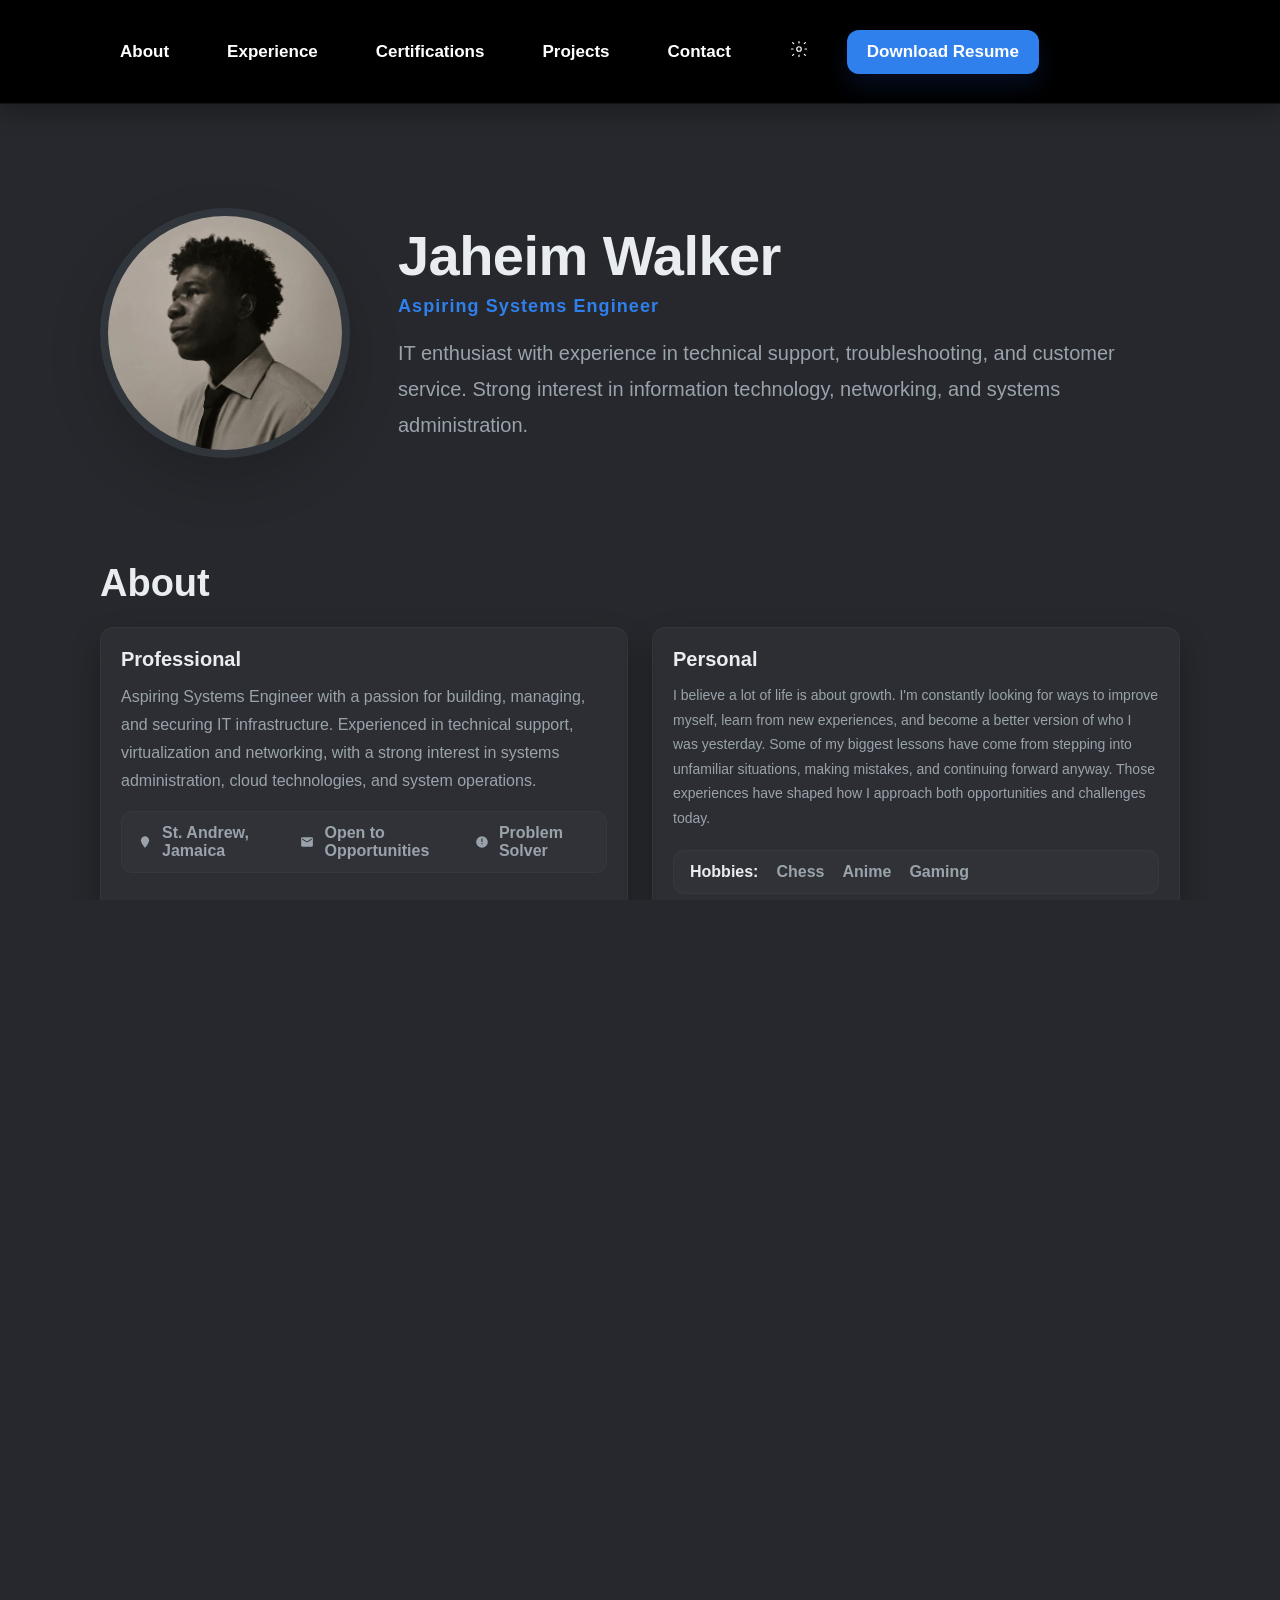
==== commit 3f503bf4: "Update index.html" ====
--- a/index.html
+++ b/index.html
@@ -74,8 +74,8 @@
         <div class="focus-items">
           <div class="focus-item"><svg viewBox="0 0 24 24" width="16" height="16" fill="currentColor" aria-hidden="true"><path d="M3 13h8V3H3v10zm0 8h8v-6H3v6zM13 21h8V11h-8v10zm0-18v6h8V3h-8z"/></svg><span>Systems Administration</span></div>
           <div class="focus-item"><svg viewBox="0 0 24 24" width="16" height="16" fill="currentColor" aria-hidden="true"><path d="M12 2L2 7v6c0 5 3.8 9.4 10 13 6.2-3.6 10-8 10-13V7l-10-5z"/></svg><span>Networking</span></div>
-          <div class="focus-item"><svg viewBox="0 0 24 24" width="16" height="16" fill="currentColor" aria-hidden="true"><path d="M12 2l4 4H8l4-4zm6 6v10a2 2 0 0 1-2 2H8a2 2 0 0 1-2-2V8h12z"/></svg><span>Cloud &amp; Virtualization</span></div>
-          <div class="focus-item"><svg viewBox="0 0 24 24" width="16" height="16" fill="currentColor" aria-hidden="true"><path d="M12 1L3 5v6c0 5 3.8 9.4 9 13 5.2-3.6 9-8 9-13V5l-9-4z"/></svg><span>Security</span></div>
+          <div class="focus-item"><svg viewBox="0 0 24 24" width="16" height="16" fill="currentColor" aria-hidden="true"><path d="M6 10h12v2H6zm0 4h12v2H6z"/></svg><span>Cloud &amp; Virtualization</span></div>
+          <div class="focus-item"><svg viewBox="0 0 24 24" width="16" height="16" fill="currentColor" aria-hidden="true"><path d="M12 2a10 10 0 100 20 10 10 0 000-20zm-1 5h2v7h-2zm0 9h2v2h-2z"/></svg><span>Security</span></div>
         </div>
       </div>
     </section>
@@ -84,8 +84,13 @@
       <h2 class="section-title">Education</h2>
       <div class="grid">
         <div class="card">
-          <h3>The University of the West Indies</h3>
-          <p class="meta">Bachelor of Science in Computer Science<br><em>(Expected November 2026)</em></p>
+          <div style="display:flex;align-items:center;gap:16px;flex-wrap:wrap">
+            <img src="images/uwi.png" alt="UWI logo" style="width:88px;height:88px;object-fit:contain;border-radius:8px;background:var(--surface);padding:8px">
+            <div>
+              <h3>The University of the West Indies</h3>
+              <p class="meta">Bachelor of Science in Computer Science<br><em>(Expected November 2026)</em></p>
+            </div>
+          </div>
         </div>
       </div>
     </section>
--- a/styles.css
+++ b/styles.css
@@ -227,6 +227,8 @@
 
     .nav-toggle{
         display: inline-flex;
+        align-items: center;
+        justify-content: center;
     }
 
     .navlinks{
@@ -360,6 +362,17 @@
     .project-card,
     .card{
         border-radius:20px;
+    }
+
+      .objective-cta{
+    flex-direction: column;
+    align-items: flex-start;
+    gap: 12px;
+    }
+
+    .oc-item{
+        width: 100%;
+        justify-content: center;
     }
 }
 
@@ -506,4 +519,4 @@
     .video-preview{grid-template-columns:1fr}
     .hero{padding-bottom:16px}
 }
- + 
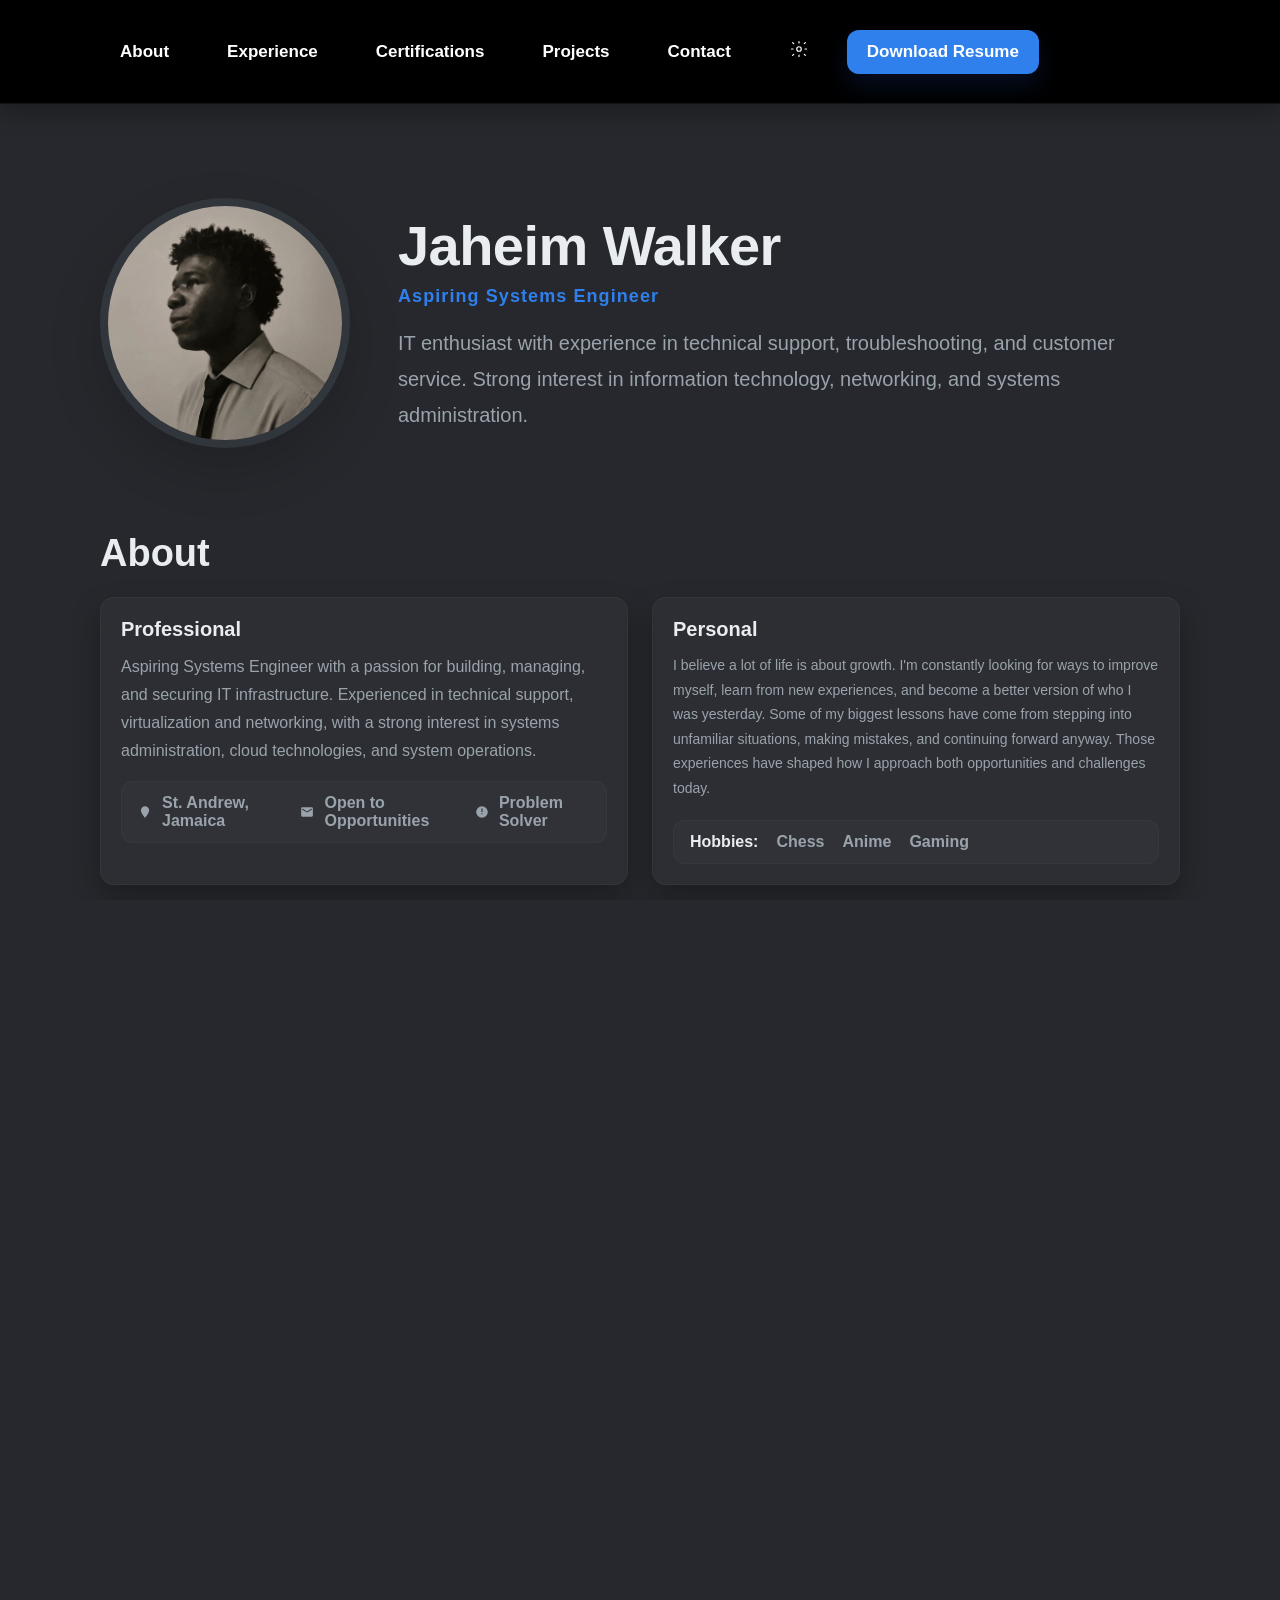
==== commit b75872c3: "Update index.html" ====
--- a/index.html
+++ b/index.html
@@ -80,20 +80,18 @@
       </div>
     </section>
 
-    <section id="education">
-      <h2 class="section-title">Education</h2>
-      <div class="grid">
-        <div class="card">
-          <div style="display:flex;align-items:center;gap:16px;flex-wrap:wrap">
-            <img src="images/uwi.png" alt="UWI logo" style="width:88px;height:88px;object-fit:contain;border-radius:8px;background:var(--surface);padding:8px">
-            <div>
-              <h3>The University of the West Indies</h3>
-              <p class="meta">Bachelor of Science in Computer Science<br><em>(Expected November 2026)</em></p>
-            </div>
-          </div>
-        </div>
-      </div>
-    </section>
+<div class="card">
+    <div class="edu-item">
+        <img src="images/uwi.png" alt="UWI logo">
+        <div class="edu-content">
+            <h3>The University of the West Indies</h3>
+            <p class="meta">
+                Bachelor of Science in Computer Science<br>
+                <em>(Expected November 2026)</em>
+            </p>
+        </div>
+    </div>
+</div>
 
     <section id="experience">
       <h2 class="section-title">Experience</h2>
--- a/styles.css
+++ b/styles.css
@@ -109,7 +109,7 @@
     transform:scaleX(1);
 }
 .container{max-width:1120px;margin:48px auto;padding:0 20px}
-.hero{display:flex;gap:48px;align-items:center;padding:32px 0}
+.hero{display:flex;gap:48px;align-items:center;padding:22px 0 12px}
 .avatar{width:250px;height:250px;border-radius:50%;background:var(--surface);border:8px solid rgba(255,255,255,0.08);flex:0 0 250px;display:flex;align-items:center;justify-content:center;box-shadow:0 22px 54px rgba(0,0,0,0.16)}
 .avatar img{width:100%;height:100%;object-fit:cover;border-radius:50%}
 .intro h1{font-size:56px;margin:0 0 8px;font-weight:900;letter-spacing:-0.01em;color:var(--text)}
@@ -136,6 +136,32 @@
 .objective-cta{display:flex;gap:18px;align-items:center;padding:12px 16px;border-radius:12px;background:var(--card-bg);border:1px solid rgba(255,255,255,0.03);margin-top:16px}
 .objective-cta .oc-item{display:flex;align-items:center;gap:10px;color:var(--muted);font-weight:600}
 .objective-cta .oc-item svg{width:18px;height:18px}
+
+
+.edu-item{
+    display:flex;
+    align-items:center;
+    gap:16px;
+}
+
+.edu-item img{
+    width:88px;
+    height:88px;
+    object-fit:contain;
+    border-radius:8px;
+    background:var(--surface);
+    padding:8px;
+    flex-shrink:0;
+}
+
+.edu-content{
+    flex:1;
+}
+
+.edu-content h3{
+    text-align:left;
+    margin-bottom:8px;
+}
 
 /* Certifications: tighter right padding and smaller logo for compact layout */
 #certifications .grid{padding-right:8px}
@@ -364,7 +390,7 @@
         border-radius:20px;
     }
 
-      .objective-cta{
+    .objective-cta{
     flex-direction: column;
     align-items: flex-start;
     gap: 12px;
@@ -374,6 +400,15 @@
         width: 100%;
         justify-content: center;
     }
+
+      .edu-content h3{
+    text-align:left;
+}
+
+    .edu-item{
+        flex-wrap:nowrap;
+    }
+    
 }
 
 section{margin:72px 0}
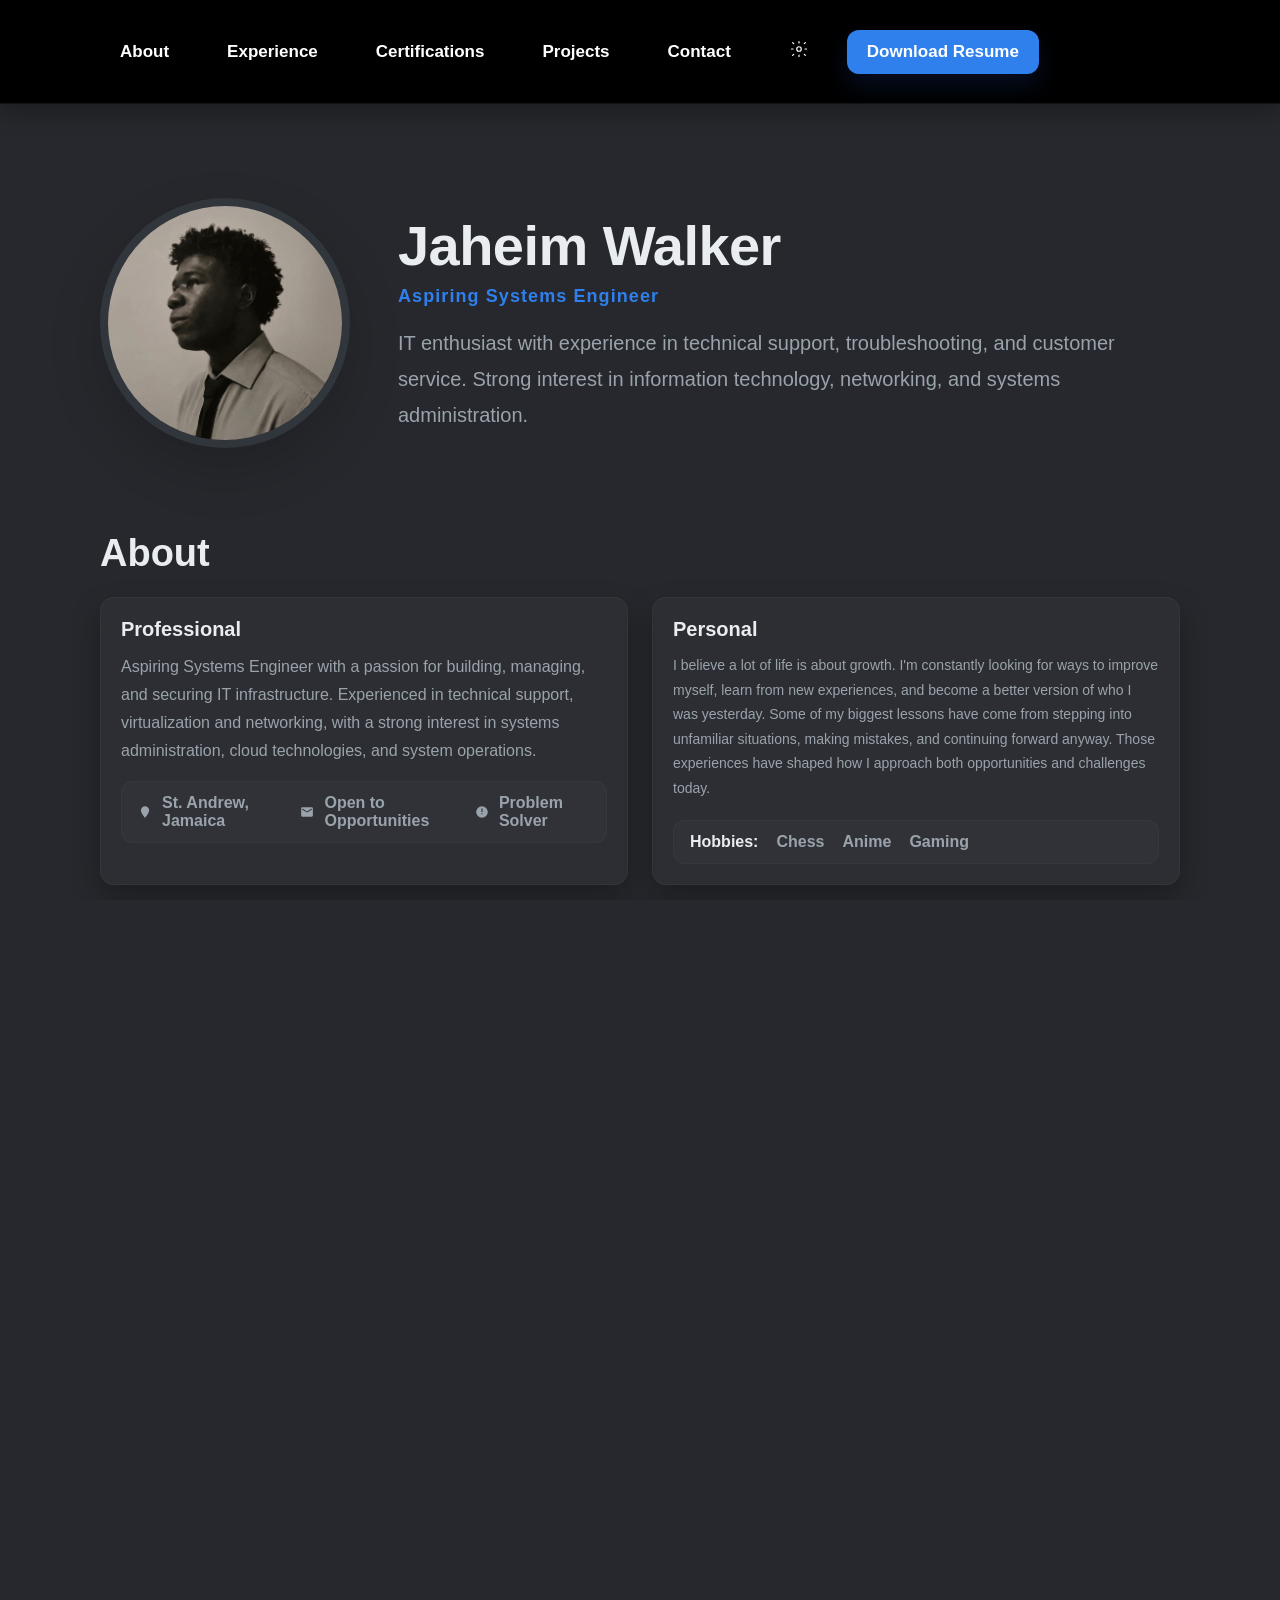
==== commit f4f52090: "Add files via upload" ====
--- a/index.html
+++ b/index.html
@@ -80,18 +80,26 @@
       </div>
     </section>
 
-<div class="card">
-    <div class="edu-item">
-        <img src="images/uwi.png" alt="UWI logo">
-        <div class="edu-content">
-            <h3>The University of the West Indies</h3>
-            <p class="meta">
-                Bachelor of Science in Computer Science<br>
-                <em>(Expected November 2026)</em>
-            </p>
+<section id="education">
+    <h2 class="section-title">Education</h2>
+
+    <div class="grid">
+        <div class="card">
+            <div class="edu-item">
+                <img src="images/uwi.png" alt="UWI logo">
+
+                <div class="edu-content">
+                    <h3>The University of the West Indies</h3>
+
+                    <p class="meta">
+                        Bachelor of Science in Computer Science<br>
+                        <em>(Expected November 2026)</em>
+                    </p>
+                </div>
+            </div>
         </div>
     </div>
-</div>
+</section>
 
     <section id="experience">
       <h2 class="section-title">Experience</h2>
--- a/styles.css
+++ b/styles.css
@@ -137,7 +137,6 @@
 .objective-cta .oc-item{display:flex;align-items:center;gap:10px;color:var(--muted);font-weight:600}
 .objective-cta .oc-item svg{width:18px;height:18px}
 
-
 .edu-item{
     display:flex;
     align-items:center;
@@ -167,6 +166,8 @@
 #certifications .grid{padding-right:8px}
 #certifications .card{padding:12px 12px 12px 18px;border-radius:12px}
 #certifications .card img{width:88px;height:88px;object-fit:contain}
+
+
 
 @media (max-width: 900px){
 
@@ -401,9 +402,9 @@
         justify-content: center;
     }
 
-      .edu-content h3{
-    text-align:left;
-}
+        .edu-content h3{
+        text-align:left;
+    }
 
     .edu-item{
         flex-wrap:nowrap;
@@ -554,4 +555,4 @@
     .video-preview{grid-template-columns:1fr}
     .hero{padding-bottom:16px}
 }
- 
+ 
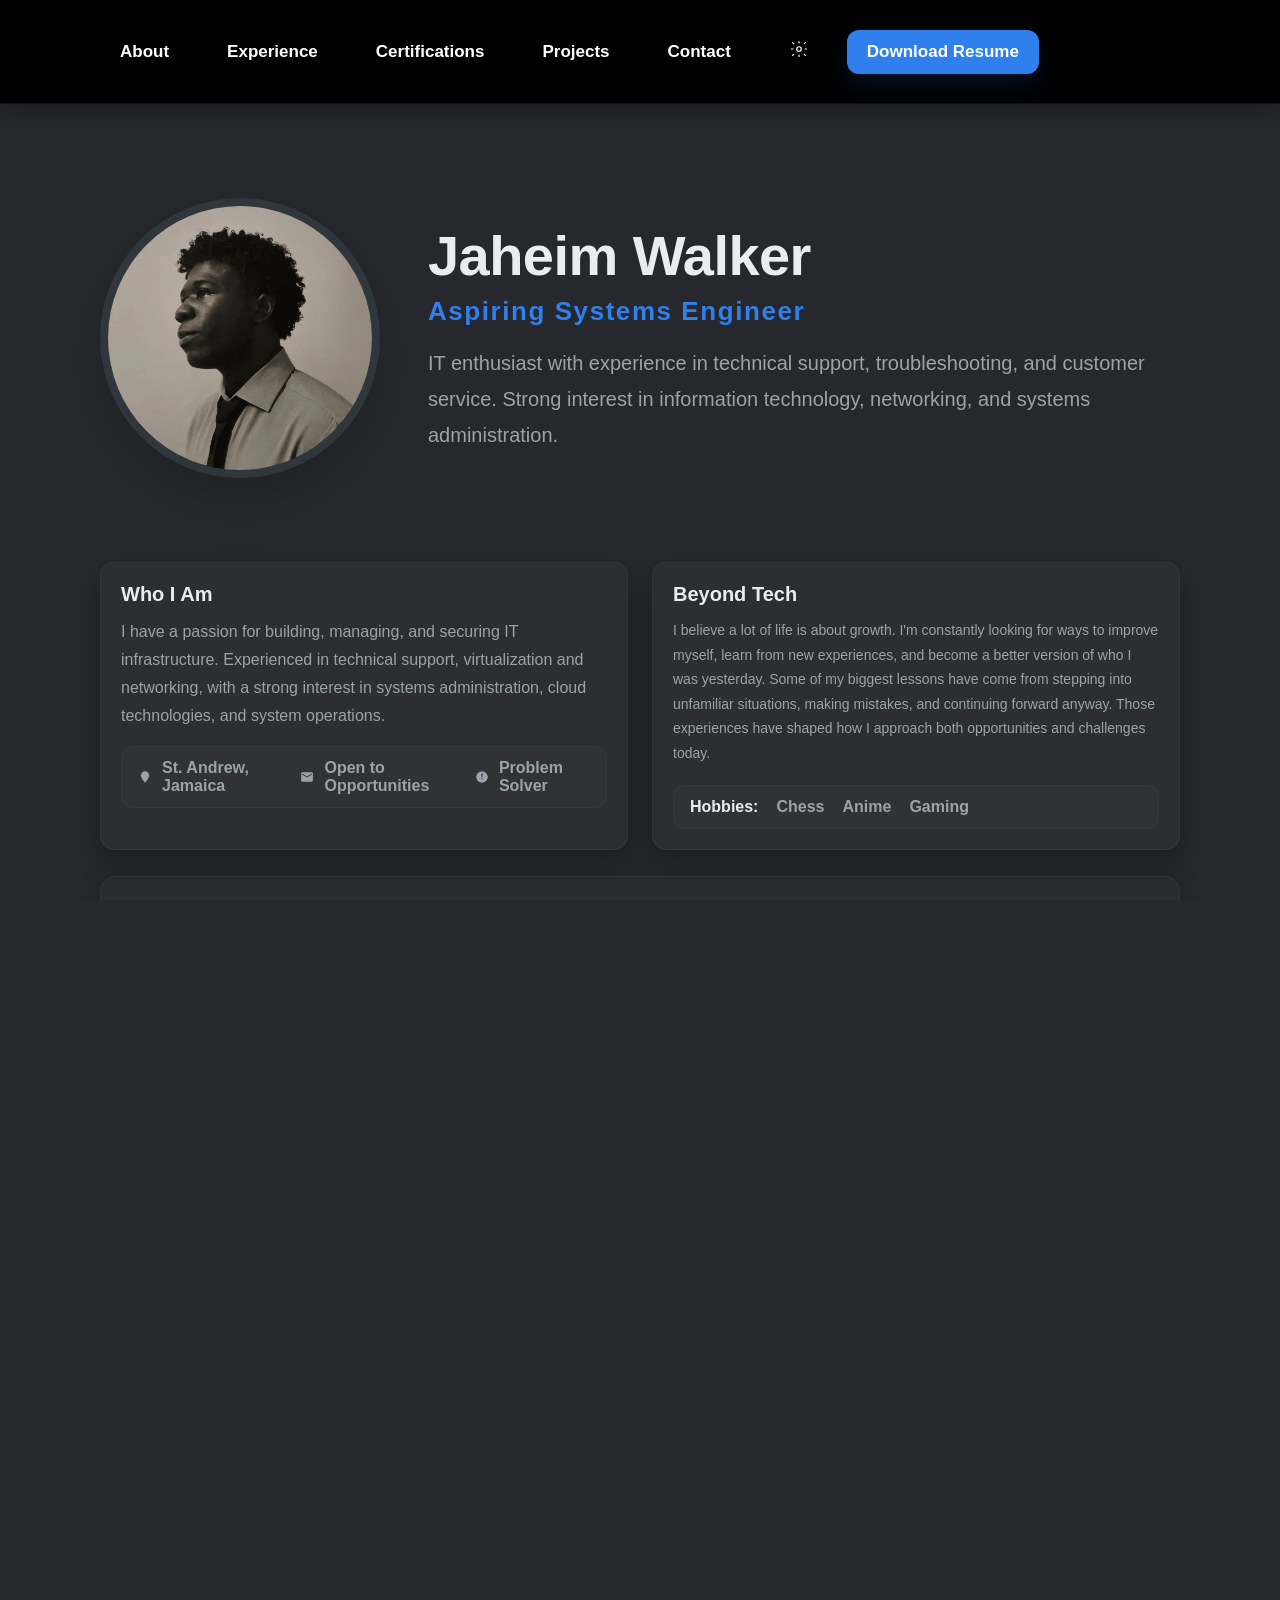
==== commit db41415d: "Add files via upload" ====
--- a/index.html
+++ b/index.html
@@ -46,11 +46,10 @@
     <!-- certifications moved below Experience -->
 
     <section id="about">
-      <h2 class="section-title">About</h2>
       <div class="grid">
         <div class="card">
-          <h3>Professional</h3>
-          <p>Aspiring Systems Engineer with a passion for building, managing, and securing IT infrastructure. Experienced in technical support, virtualization and networking, with a strong interest in systems administration, cloud technologies, and system operations.</p>
+          <h3 id="professional">Who I Am</h3>
+          <p>I have a passion for building, managing, and securing IT infrastructure. Experienced in technical support, virtualization and networking, with a strong interest in systems administration, cloud technologies, and system operations.</p>
           <div class="objective-cta" aria-hidden="false">
             <div class="oc-item"><svg viewBox="0 0 24 24" width="18" height="18" fill="currentColor" aria-hidden="true"><path d="M12 2C8.13 2 5 5.13 5 9c0 5.25 7 13 7 13s7-7.75 7-13c0-3.87-3.13-7-7-7z"/></svg><span>St. Andrew, Jamaica</span></div>
             <div class="oc-item"><svg viewBox="0 0 24 24" width="18" height="18" fill="currentColor" aria-hidden="true"><path d="M20 4H4c-1.1 0-2 .9-2 2v12c0 1.1.9 2 2 2h16c1.1 0 2-.9 2-2V6c0-1.1-.9-2-2-2zm0 4l-8 5-8-5V6l8 5 8-5v2z"/></svg><span>Open to Opportunities</span></div>
@@ -58,7 +57,7 @@
           </div>
         </div>
         <div class="card">
-          <h3>Personal</h3>
+          <h3>Beyond Tech</h3>
           <p class="meta">I believe a lot of life is about growth. I'm constantly looking for ways to improve myself, learn from new experiences, and become a better version of who I was yesterday. Some of my biggest lessons have come from stepping into unfamiliar situations, making mistakes, and continuing forward anyway. Those experiences have shaped how I approach both opportunities and challenges today.</p>
           <div class="objective-cta" aria-hidden="false" style="margin-top:20px">
             <div class="oc-item"><span style="font-weight:700;color:var(--text);">Hobbies:</span></div>
--- a/styles.css
+++ b/styles.css
@@ -26,8 +26,11 @@
   --resume-btn-text:#000000;
 }
 *{box-sizing:border-box}
-html,body{height:100%;margin:0;overflow-x:hidden;max-width:100vw;font-family:Inter,Segoe UI,Roboto,Arial,sans-serif;background:var(--bg);color:var(--text);transition:background .3s ease,color .3s ease}
+html,body{height:100%;margin:0;overflow-x:hidden;max-width:100vw;font-family:Inter,Segoe UI,Roboto,Arial,sans-serif;background:var(--bg);color:var(--text);transition:background .3s ease,color .3s ease;scroll-behavior:smooth}
 a{color:var(--accent)}
+
+section{scroll-margin-top:110px}
+
 .brand{font-weight:800;font-size:22px;letter-spacing:0.04em}
 .header--compact{}
 
@@ -110,12 +113,12 @@
 }
 .container{max-width:1120px;margin:48px auto;padding:0 20px}
 .hero{display:flex;gap:48px;align-items:center;padding:22px 0 12px}
-.avatar{width:250px;height:250px;border-radius:50%;background:var(--surface);border:8px solid rgba(255,255,255,0.08);flex:0 0 250px;display:flex;align-items:center;justify-content:center;box-shadow:0 22px 54px rgba(0,0,0,0.16)}
+.avatar{width:280px;height:280px;border-radius:50%;background:var(--surface);border:8px solid rgba(255,255,255,0.08);flex:0 0 280px;display:flex;align-items:center;justify-content:center;box-shadow:0 22px 54px rgba(0,0,0,0.16)}
 .avatar img{width:100%;height:100%;object-fit:cover;border-radius:50%}
 .intro h1{font-size:56px;margin:0 0 8px;font-weight:900;letter-spacing:-0.01em;color:var(--text)}
-.intro .subtitle{color:var(--accent);font-size:18px;font-weight:800;margin:0 0 18px;letter-spacing:0.06em;text-transform:none}
+.intro .subtitle{color:var(--accent);font-size:26px;font-weight:800;margin:0 0 18px;letter-spacing:0.06em;text-transform:none}
 .lead{color:var(--muted);max-width:720px;font-size:20px;line-height:1.8;margin-top:0}
-
+h2.section-title, .card h3{scroll-margin-top:110px}
 /* Hero enhancements */
 .hero-enhanced{margin-top:18px}
 .hero-enhanced .subtitle{color:var(--accent);letter-spacing:0.16em;text-transform:uppercase;font-weight:800;font-size:15px;margin-bottom:8px}
@@ -189,42 +192,47 @@
     }
   
     .hero{
-        flex-direction: column;
-        align-items: center;
-        text-align: center;
-        gap: 24px;
-        padding-top: 22px;
-        padding-bottom: 22px;
-    }
-
-    .avatar{
-        width: 220px;
-        height: 220px;
-        border-radius: 50%;
-        margin: 0 auto;
-    }
-
-    .avatar img{
-        width: 100%;
-        height: 100%;
-        object-fit: cover;
-        border-radius: 50%;
-        display: block;
-    }
-
-    .intro{
-        width: 100%;
-    }
-
-    .intro h1{
-        font-size: 3rem;
-        line-height: 1.05;
-    }
-
-    .lead{
-        font-size: 1.2rem;
-        max-width: 100%;
-    }
+    display:grid;
+    grid-template-columns:1fr;
+    justify-items:center;
+    text-align:center;
+}
+
+.avatar{
+    order:2;
+    margin-bottom: -50px;
+}
+
+.intro{
+    display:contents;
+}
+
+.intro h1{
+    margin-top: -35px;
+    order:1;
+    white-space: nowrap;
+    font-size: 3rem;
+    margin-bottom: -70px;
+}
+
+.intro .subtitle{
+    order:1;
+    margin-top: 10px;
+    margin-bottom: -26px;
+}
+
+.intro .lead{
+    display: none;
+    order:4;
+    text-align:left;
+    max-width:520px;
+    margin-top:0px;
+    font-size: 1.2rem;
+    margin-left: 20px;
+    text-align: left;
+    line-height: 1.8;
+    margin-bottom: -50px;
+}
 
     .hero-divider{
         justify-content: center;
@@ -302,6 +310,8 @@
 
     h2.section-title{
         font-size: 2.5rem;
+        text-align:left;
+        padding-left: 20px;
     }
 
     .card{
@@ -359,9 +369,7 @@
         object-fit:cover;
     }
 
-    .section-title{
-        text-align:center;
-    }
+
 
     .focus-area h3{
         text-align:center;
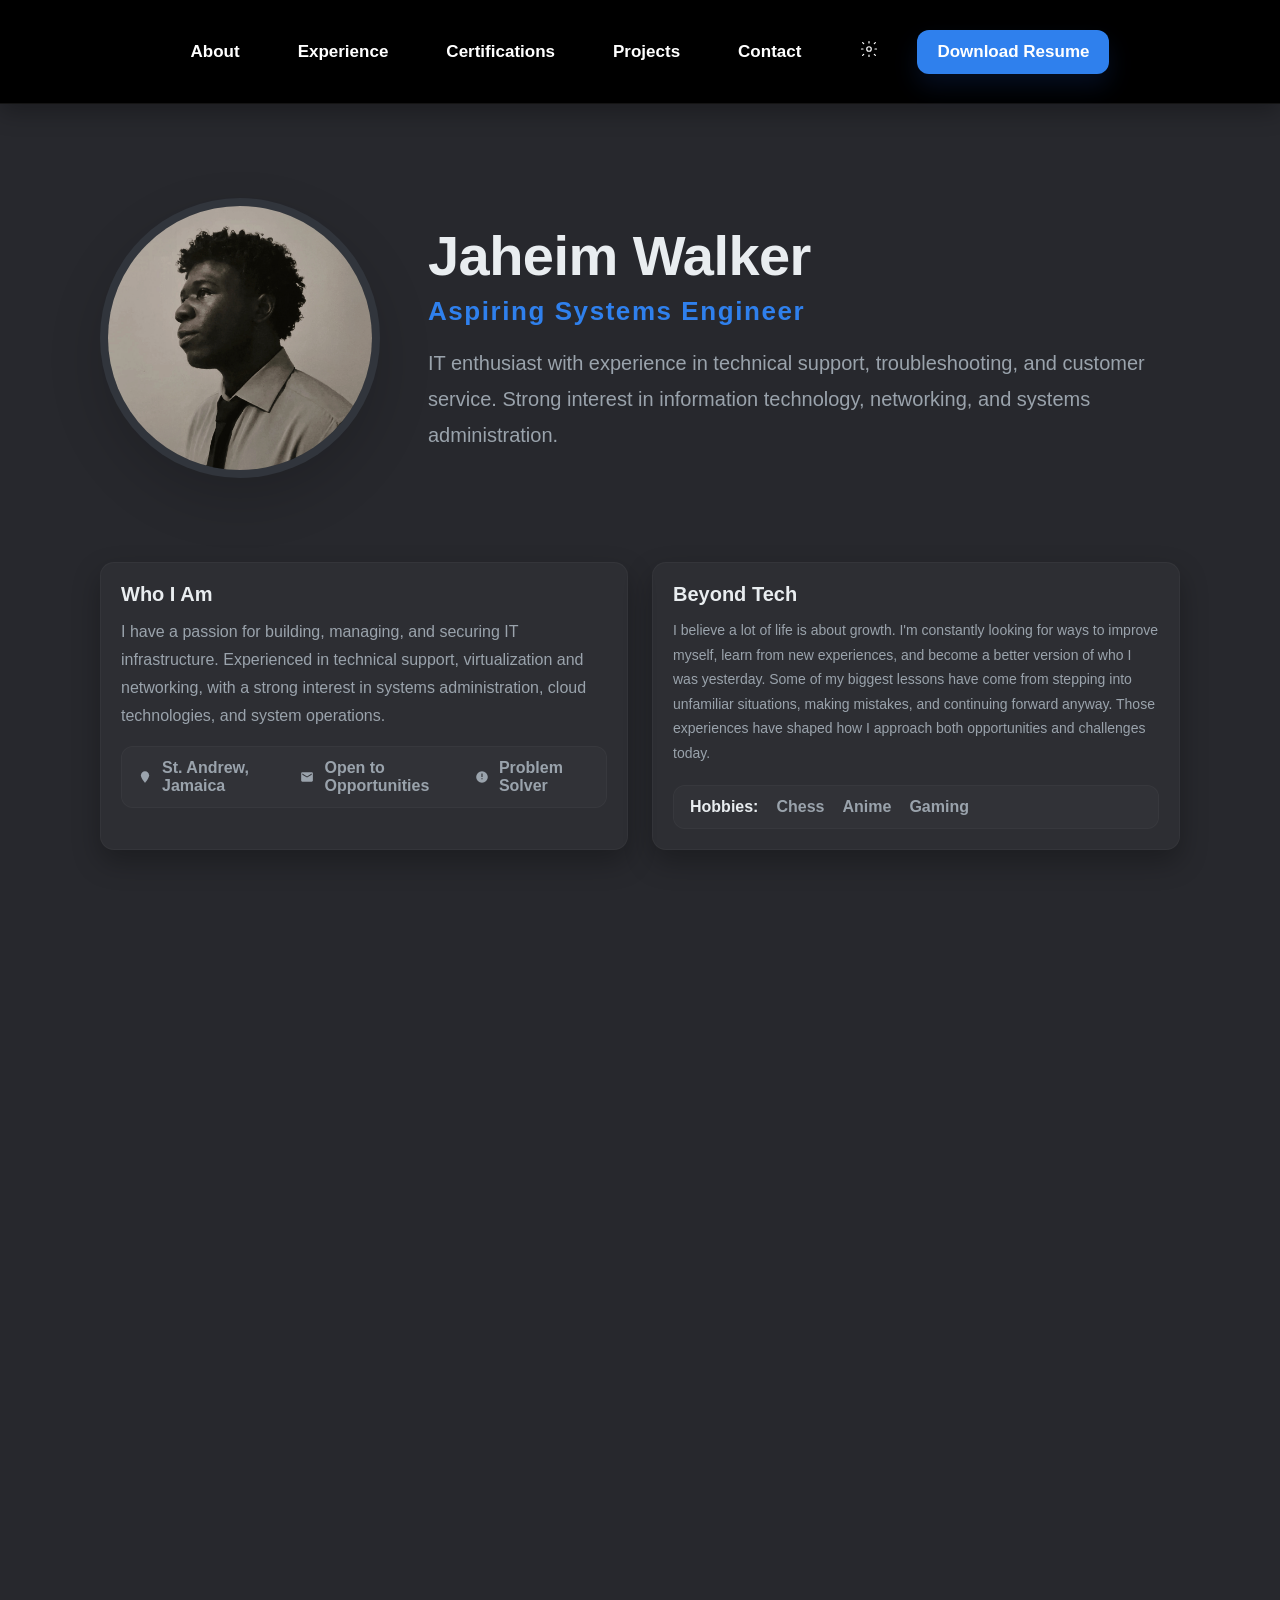
==== commit f46fd58b: "Add files via upload" ====
--- a/index.html
+++ b/index.html
@@ -67,16 +67,6 @@
           </div>
         </div>
       </div>
-
-      <div class="focus-area" aria-label="Interests & Focus Areas">
-        <h3 style="margin:0 0 12px;color:var(--text);">Interests &amp; Focus Areas</h3>
-        <div class="focus-items">
-          <div class="focus-item"><svg viewBox="0 0 24 24" width="16" height="16" fill="currentColor" aria-hidden="true"><path d="M3 13h8V3H3v10zm0 8h8v-6H3v6zM13 21h8V11h-8v10zm0-18v6h8V3h-8z"/></svg><span>Systems Administration</span></div>
-          <div class="focus-item"><svg viewBox="0 0 24 24" width="16" height="16" fill="currentColor" aria-hidden="true"><path d="M12 2L2 7v6c0 5 3.8 9.4 10 13 6.2-3.6 10-8 10-13V7l-10-5z"/></svg><span>Networking</span></div>
-          <div class="focus-item"><svg viewBox="0 0 24 24" width="16" height="16" fill="currentColor" aria-hidden="true"><path d="M6 10h12v2H6zm0 4h12v2H6z"/></svg><span>Cloud &amp; Virtualization</span></div>
-          <div class="focus-item"><svg viewBox="0 0 24 24" width="16" height="16" fill="currentColor" aria-hidden="true"><path d="M12 2a10 10 0 100 20 10 10 0 000-20zm-1 5h2v7h-2zm0 9h2v2h-2z"/></svg><span>Security</span></div>
-        </div>
-      </div>
     </section>
 
 <section id="education">
--- a/styles.css
+++ b/styles.css
@@ -47,13 +47,13 @@
 header .container{
     margin:25px auto;
     display:flex;
-    justify-content:space-between;
+    justify-content:center;
     align-items:center;
 }
 
 .nav{
     display:flex;
-    justify-content:space-between;
+    justify-content:center;
     align-items:center;
 }
 
@@ -71,6 +71,7 @@
 
 .navlinks{
     display:flex;
+    justify-content:center;
     align-items:center;
     gap:18px;
     flex-wrap:wrap;
@@ -128,13 +129,6 @@
 .badge{display:inline-flex;align-items:center;gap:10px;background:var(--card-bg);padding:10px 14px;border-radius:12px;border:1px solid rgba(255,255,255,0.03);color:var(--text);font-weight:600;font-size:14px}
 .badge svg{opacity:0.95;flex-shrink:0}
 
-/* large focus area card */
-.focus-area{background:var(--card-bg);border:1px solid rgba(255,255,255,0.04);padding:20px;border-radius:16px;box-shadow:0 12px 28px var(--shadow);margin-top:26px}
-.focus-items{display:flex;gap:14px;flex-wrap:wrap}
-.focus-item{background:var(--panel);padding:12px 16px;border-radius:12px;color:var(--text);display:flex;align-items:center;justify-content:center;gap:10px;flex:1 1 220px;min-width:190px;box-shadow:inset 0 -6px 12px rgba(0,0,0,0.06)}
-.focus-item span{white-space:nowrap}
-.focus-item svg{opacity:0.95}
-
 /* objective CTA under Objective card */
 .objective-cta{display:flex;gap:18px;align-items:center;padding:12px 16px;border-radius:12px;background:var(--card-bg);border:1px solid rgba(255,255,255,0.03);margin-top:16px}
 .objective-cta .oc-item{display:flex;align-items:center;gap:10px;color:var(--muted);font-weight:600}
@@ -371,10 +365,6 @@
 
 
 
-    .focus-area h3{
-        text-align:center;
-    }
-
     .card{
         width:min(100%,560px);
         margin:0 auto 22px;
@@ -393,7 +383,6 @@
         min-height:240px;
     }
 
-    .focus-area,
     .project-card,
     .card{
         border-radius:20px;
@@ -421,7 +410,7 @@
 }
 
 section{margin:72px 0}
-h2.section-title{font-size:38px;margin:0 0 22px}
+h2.section-title{font-size:38px;margin:0 0 22px;padding-left:20px}
 
 .grid{display:grid;grid-template-columns:1fr 1fr;gap:24px}
 .card{
@@ -562,5 +551,7 @@
     .media-grid{grid-template-columns:1fr}
     .video-preview{grid-template-columns:1fr}
     .hero{padding-bottom:16px}
+    #overview > div {justify-content:center}
+    .project-page p{line-height:2}
 }
  
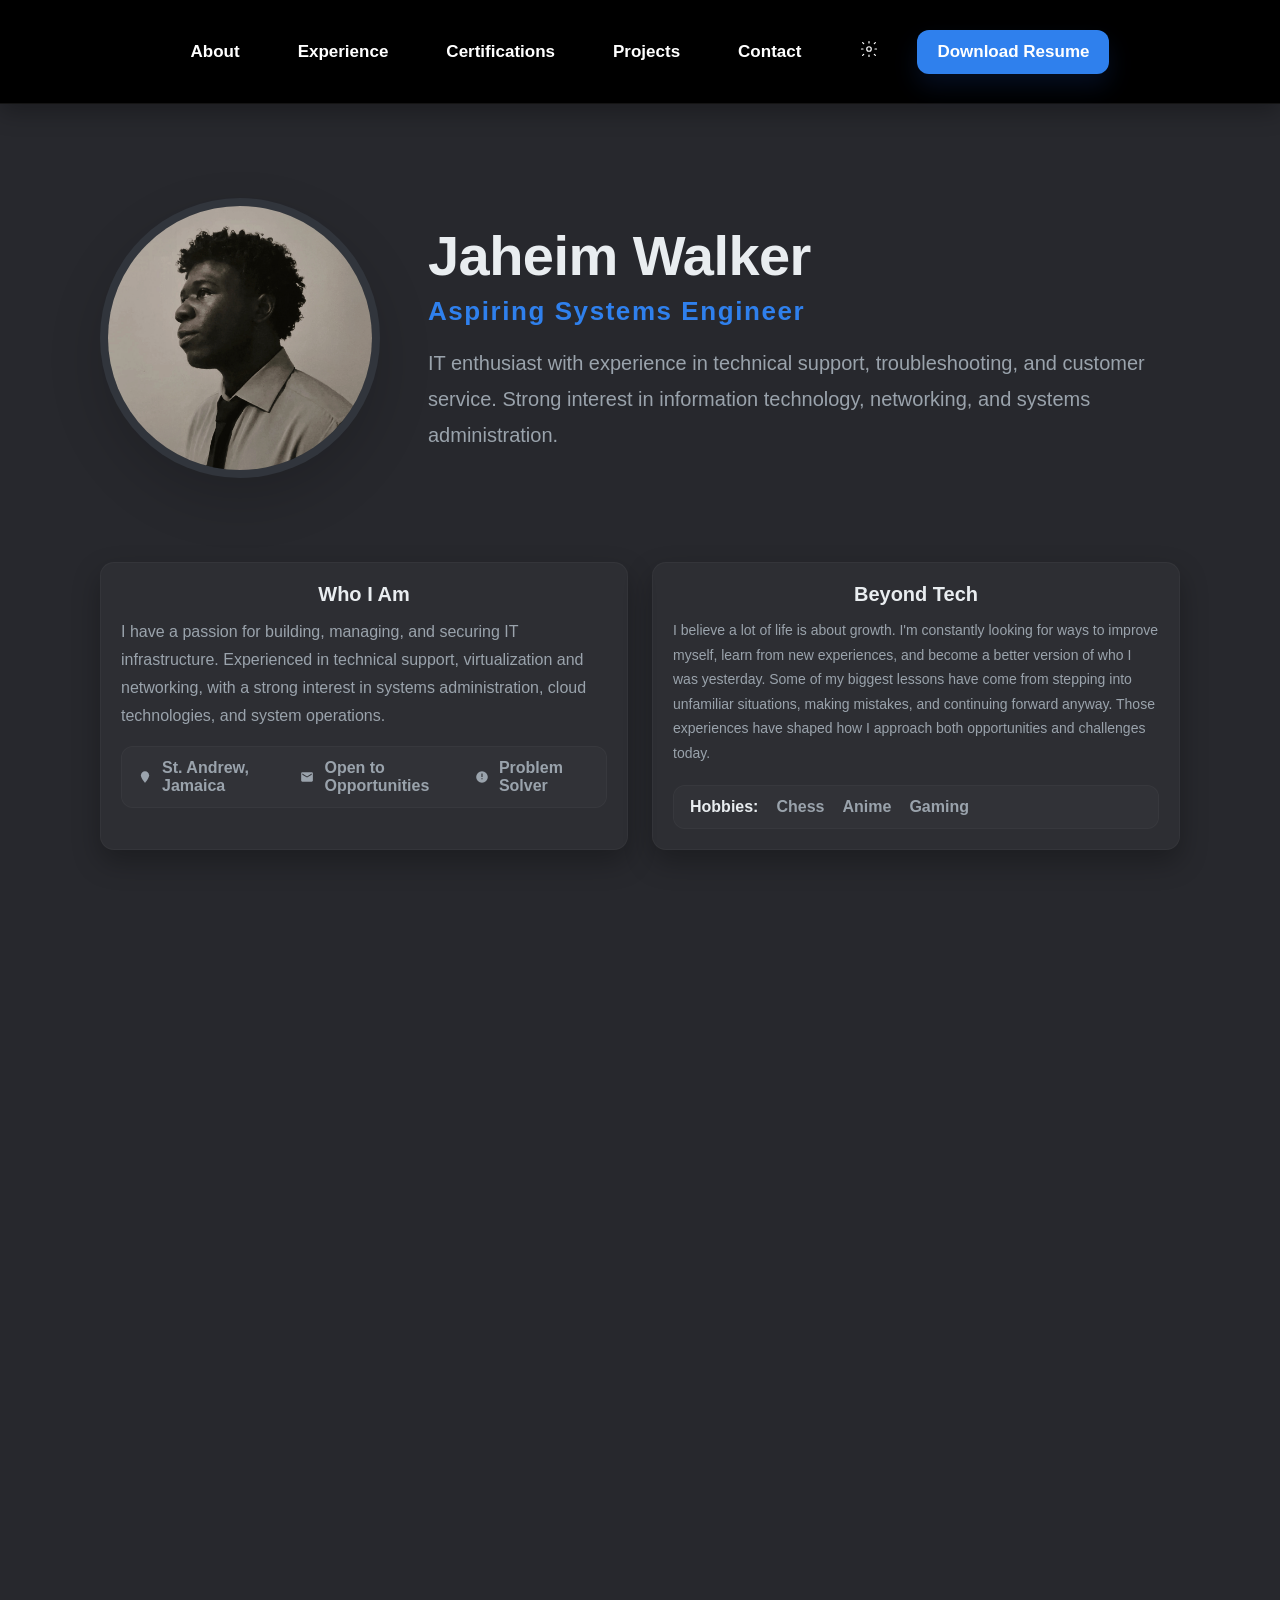
==== commit 3f93817b: "Add files via upload" ====
--- a/index.html
+++ b/index.html
@@ -26,7 +26,7 @@
         <a href="#projects">Projects</a>
         <a href="#contact">Contact</a>
         <a id="theme-toggle" class="theme-toggle" href="#" aria-label="Toggle theme"></a>
-        <a class="btn" href="resume/jw%20resume.pdf" download>Download Resume</a>
+        <a class="btn" href="resume/resume.pdf" download>Download Resume</a>
       </nav>
     </div>
   </header>
@@ -82,7 +82,7 @@
 
                     <p class="meta">
                         Bachelor of Science in Computer Science<br>
-                        <em>(Expected November 2026)</em>
+                        Sept. 2022 – July 2026 · Mona, Jamaica
                     </p>
                 </div>
             </div>
@@ -90,46 +90,83 @@
     </div>
 </section>
 
-    <section id="experience">
-      <h2 class="section-title">Experience</h2>
-      <div class="timeline">
+<section id="experience">
+    <h2 class="section-title">Experience</h2>
+
+    <div class="timeline">
         <div class="spine"></div>
+
         <div class="cards">
-          <div class="card">
-            <img class="exp-logo" src="images/humach logo.png" alt="Humach logo">
-            <h3>Humach — Tier 1 Technical Support Agent</h3>
-            <p class="meta">May 2024 – Feb. 2025 · Mona, Jamaica</p>
-            <ul>
-              <li>Provided customer and technical support through phone and email channels.</li>
-              <li>Diagnosed and resolved user-reported technical and access-related issues through troubleshooting and guided support.</li>
-              <li>Assisted users with account-related inquiries and platform navigation while maintaining accurate support documentation.</li>
-            </ul>
-          </div>
-
-          <div class="card">
-            <img class="exp-logo" src="images/alorica logo.png" alt="Alorica logo">
-            <h3>Alorica — Tier 1 Technical Support Agent</h3>
-            <p class="meta">May 2023 – Oct. 2023 · Half-Way-Tree, St. Andrew</p>
-            <ul>
-              <li>Assisted customers with account-related inquiries and technical support over the phone.</li>
-              <li>Diagnosed hardware, software, and connectivity-related issues affecting customer devices.</li>
-              <li>Guided users through setup, activation, and troubleshooting procedures.</li>
-            </ul>
-          </div>
-
-          <div class="card">
-            <img class="exp-logo" src="images/NHT-Logo.jpeg" alt="NHT logo">
-            <h3>National Housing Trust — Office Clerk</h3>
-            <p class="meta">July 2022 – Aug. 2022 · Kingston, Jamaica</p>
-            <ul>
-              <li>Managed and organized client documentation while ensuring records were accurately prepared, maintained, and filed.</li>
-              <li>Retrieved, reviewed, and analyzed physical and electronic documents to support administrative operations.</li>
-              <li>Assisted with document preparation, verification, and quality checks to ensure accuracy and completeness.</li>
-            </ul>
-          </div>
-        </div>
-      </div>
-    </section>
+
+            <!-- Humach -->
+            <div class="card">
+
+                <div class="exp-row">
+                  <img class="exp-logo" src="images/humach logo.png" alt="Humach logo">
+
+                  <div class="exp-content">
+
+                    <div class="exp-header">
+
+                        <div class="exp-title">
+                            <h3>Humach</h3>
+                            <h4>Technical Support Agent</h4>
+                        </div>
+
+                        <p class="meta">
+                            May 2024 – Feb. 2025<br>
+                            Mona, Jamaica
+                        </p>
+
+                    </div>
+
+                    <ul>
+                        <li>Provided customer and technical support through phone and email channels.</li>
+                        <li>Diagnosed and resolved user-reported technical and access-related issues through troubleshooting and guided support.</li>
+                        <li>Assisted users with account-related inquiries and platform navigation while maintaining accurate support documentation.</li>
+                    </ul>
+
+                </div>
+              </div>
+
+              </div>
+
+            <!-- National Housing Trust -->
+            <div class="card">
+
+                <div class="exp-row">
+                  <img class="exp-logo" src="images/NHT-Logo.jpeg" alt="NHT logo">
+
+                  <div class="exp-content">
+
+                    <div class="exp-header">
+
+                        <div class="exp-title">
+                            <h3>National Housing Trust</h3>
+                            <h4>Intern</h4>
+                        </div>
+
+                        <p class="meta">
+                            July 2022 – Aug. 2022<br>
+                            Kingston, Jamaica
+                        </p>
+
+                    </div>
+
+                    <ul>
+                        <li>Managed and organized client documentation while ensuring records were accurately prepared, maintained, and filed.</li>
+                        <li>Retrieved, reviewed, and analyzed physical and electronic documents to support administrative operations.</li>
+                        <li>Assisted with document preparation, verification, and quality checks to ensure accuracy and completeness.</li>
+                    </ul>
+
+                </div>
+              </div>
+
+              </div>
+
+        </div>
+    </div>
+</section>
 
     <section id="certifications">
       <h2 class="section-title">Certifications</h2>
@@ -139,7 +176,7 @@
             <img src="images/CompTIA_Network.webp" alt="CompTIA Network+ logo" style="width:88px;height:88px;object-fit:contain;border-radius:8px;background:var(--surface);padding:8px">
             <div>
               <h3>CompTIA Network+</h3>
-              <p class="meta">Issued by CompTIA — <strong>Pending</strong></p>
+              <p class="meta">Pending</p>
             </div>
           </div>
         </div>
@@ -148,18 +185,54 @@
 
     <section id="projects">
       <h2 class="section-title">Projects</h2>
-      <div class="projects-grid">
-        <div class="card project-card">
-          <div class="thumb"><img src="images/proxmox.png" alt="home lab thumb"></div>
-          <div class="body">
-            <h3>Network Infrastructure and Services Lab</h3>
-            <p class="project-teaser">Self-hosted lab built on Proxmox to practice virtual networks, Windows/Linux VMs, and Active Directory services.</p>
-            <div class="project-actions">
-              <button class="btn" data-project="homelab">Overview</button>
-              <a class="btn secondary" href="projects/homelab-details.html">Details</a>
-            </div>
-          </div>
-        </div>
+      <div class="projects-carousel">
+        <button class="project-nav left" type="button" aria-label="Scroll projects left">←</button>
+        <div class="projects-grid">
+          <div class="card project-card">
+            <div class="thumb">
+              <button class="project-image" type="button" data-image="images/prox1.png" aria-label="View Self-hosted Virtual Lab image">
+                <img src="images/lab.jpg" alt="Self-hosted Virtual Lab screenshot">
+              </button>
+            </div>
+            <div class="body">
+              <h3>Self-hosted Virtual Lab</h3>
+              <p class="project-teaser">Self-hosted lab built on Proxmox to practice virtual networks, Windows/Linux VMs, and Active Directory services.</p>
+              <div class="project-actions">
+                <button class="btn" data-project="homelab">Overview</button>
+                <a class="btn secondary" href="projects/homelab-details.html">Details</a>
+              </div>
+            </div>
+          </div>
+
+          <div class="card project-card">
+            <div class="thumb">
+              <button class="project-image" type="button" data-image="images/ActiveDirectory.png" aria-label="View Directory Services & Infrastructure Deployment image">
+                <img src="images/ActiveDirectory.png" alt="Active Directory lab thumb">
+              </button>
+            </div>
+            <div class="body">
+              <h3>Directory Services &amp; Infrastructure Deployment</h3>
+              <p class="project-teaser">Built and managed Windows Server-based identity and shared-resource infrastructure in a lab environment.</p>
+              <div class="project-actions">
+                <button class="btn" data-project="directory-services">Overview</button>
+                <a class="btn secondary" href="projects/directory-services-details.html">Details</a>
+              </div>
+            </div>
+          </div>
+
+          <div class="card project-card">
+            <div class="thumb placeholder-thumb"></div>
+            <div class="body">
+              <h3>Coming Soon</h3>
+              <p class="project-teaser">New project details are on the way!</p>
+              <div class="project-actions">
+                <button class="btn" disabled>Overview</button>
+                <button class="btn secondary" disabled>Details</button>
+              </div>
+            </div>
+          </div>
+        </div>
+        <button class="project-nav right" type="button" aria-label="Scroll projects right">→</button>
       </div>
     </section>
 
@@ -186,7 +259,7 @@
         <div class="card">
           <h3>Resume</h3>
           <p class="meta">Download the most recent version of my resume directly from the site.</p>
-          <a class="btn" href="resume/jw%20resume.pdf" download>Download Resume</a>
+          <a class="btn" href="resume/resume.pdf" download>Download Resume</a>
         </div>
       </div>
     </section>
--- a/styles.css
+++ b/styles.css
@@ -133,6 +133,7 @@
 .objective-cta{display:flex;gap:18px;align-items:center;padding:12px 16px;border-radius:12px;background:var(--card-bg);border:1px solid rgba(255,255,255,0.03);margin-top:16px}
 .objective-cta .oc-item{display:flex;align-items:center;gap:10px;color:var(--muted);font-weight:600}
 .objective-cta .oc-item svg{width:18px;height:18px}
+#about .card h3{text-align:center}
 
 .edu-item{
     display:flex;
@@ -160,8 +161,17 @@
 }
 
 /* Certifications: tighter right padding and smaller logo for compact layout */
-#certifications .grid{padding-right:8px}
-#certifications .card{padding:12px 12px 12px 18px;border-radius:12px}
+#certifications .grid {
+  display: flex;
+  justify-content: flex-start;
+}
+
+#certifications .card {
+  width: fit-content;
+  max-width: 520px;
+  padding: 12px 24px;
+  border-radius: 12px;
+}
 #certifications .card img{width:88px;height:88px;object-fit:contain}
 
 
@@ -254,10 +264,13 @@
         margin: 0 auto;
     }
 
+    
+
     .nav-toggle{
         display: inline-flex;
         align-items: center;
         justify-content: center;
+        margin-left: auto;
     }
 
     .navlinks{
@@ -307,6 +320,7 @@
         text-align:left;
         padding-left: 20px;
     }
+    
 
     .card{
         padding: 18px;
@@ -363,7 +377,40 @@
         object-fit:cover;
     }
 
-
+      .project-page h1{
+        text-align:left;
+        margin-left:0;
+        padding-left:0;
+    }
+
+    #overview h1{
+        padding-left:20px;
+    }
+
+    #overview > div{
+        display:flex;
+        flex-direction:column;
+    }
+
+    #overview > div > div:first-child{
+        float:none !important;
+        order:6;
+        width:100% !important;
+        margin:0 0 30px 0 !important;
+        text-align:center;
+    }
+
+    #overview img{
+        width: 220px !important;
+        max-width: 220px !important;
+        display:block;
+        margin:0 auto;
+        margin-top: 50px;
+    }
+
+    #objective .section-title{
+    margin-top:-60px;
+    }
 
     .card{
         width:min(100%,560px);
@@ -372,6 +419,16 @@
 
     .card h3{
         text-align:center;
+    }
+
+    .exp-row img{
+        display:block;
+        margin:0 auto;
+        margin-bottom:-100px;
+    }
+
+    .exp-title h3{
+        text-align:left;
     }
 
     #contact .grid{
@@ -406,11 +463,17 @@
     .edu-item{
         flex-wrap:nowrap;
     }
+
+    .project-page h3,
+    .project-page p{
+        padding-left: 20px;
+        padding-right: 20px;
+    }
     
 }
 
 section{margin:72px 0}
-h2.section-title{font-size:38px;margin:0 0 22px;padding-left:20px}
+h2.section-title{font-size:38px;margin:0 0 22px;}
 
 .grid{display:grid;grid-template-columns:1fr 1fr;gap:24px}
 .card{
@@ -427,22 +490,36 @@
 .contact-line a{color:var(--text);text-decoration:none;border-bottom:1px dotted rgba(255,255,255,0.24)}
 .contact-line a:hover{color:var(--accent)}
 
-.projects-grid{display:grid;grid-template-columns:repeat(auto-fit,minmax(380px,440px));gap:24px;justify-content:flex-start}
-.project-card{display:flex;flex-direction:column;align-items:flex-start;justify-content:space-between;min-height:420px;max-width:440px;padding:26px;gap:20px}
-.project-card .thumb{width:100%;background:none;border-radius:20px;overflow:hidden;box-shadow:0 12px 30px rgba(0,0,0,0.18)}
-.project-card .thumb img{width:100%;height:auto;max-width:none;display:block;border-radius:20px;object-fit:contain}
-.project-card .body{width:100%;text-align:left}
+.projects-carousel{display:flex;align-items:center;position:relative}
+.project-nav{width:54px;height:54px;min-width:54px;min-height:54px;aspect-ratio:1/1;border-radius:50%;border:none;background:linear-gradient(180deg,rgba(59,130,246,0.95),rgba(37,99,235,0.92));color:#fff;display:flex;align-items:center;justify-content:center;cursor:pointer;transition:transform .18s ease,box-shadow .18s ease,background .18s ease;box-shadow:0 18px 45px rgba(15,23,42,0.25);z-index:2}
+.project-nav:hover{background:linear-gradient(180deg,rgba(96,165,250,0.98),rgba(37,99,235,1));transform:translateY(-1px) scale(1.05);box-shadow:0 22px 55px rgba(15,23,42,0.30)}
+.project-nav.left{margin-right:18px}
+.project-nav.right{margin-left:18px}
+.projects-grid{display:flex;gap:24px;overflow-x:auto;padding-bottom:10px;scroll-snap-type:x mandatory;scroll-behavior:smooth;-webkit-overflow-scrolling:touch}
+.projects-grid:hover{scroll-snap-type:none}
+.projects-grid::-webkit-scrollbar{height:10px}
+.projects-grid::-webkit-scrollbar-thumb{background:rgba(255,255,255,0.14);border-radius:999px}
+.project-card{flex:0 0 420px;display:flex;flex-direction:column;align-items:flex-start;justify-content:space-between;min-height:520px;padding:26px;gap:20px;scroll-snap-align:start}
+.project-card .project-image{width:100%;height:260px;background:none;border-radius:20px;overflow:hidden;box-shadow:0 12px 30px rgba(0,0,0,0.18);border:none;padding:0;cursor:pointer;background-color:transparent}
+.project-card .project-image img{width:100%;height:100%;display:block;border-radius:20px;object-fit:cover}
+.project-card .thumb{width:100%;height:260px;background:none;border-radius:20px;overflow:hidden;box-shadow:0 12px 30px rgba(0,0,0,0.18)}
+.project-card .thumb img{width:100%;height:100%;max-width:none;display:block;border-radius:20px;object-fit:cover}
+.project-card .thumb.placeholder-thumb{height:260px;background:rgba(255,255,255,0.06);display:flex;align-items:center;justify-content:center}
+.project-card .body{width:100%;flex:1;display:flex;flex-direction:column;justify-content:space-between;text-align:left}
 .project-card h3{margin:0 0 14px;font-size:24px;text-align:center}
+@media (max-width:980px){.projects-carousel{gap:12px}.project-nav{display:none}}
 .project-card .project-teaser{margin:0;color:var(--muted);line-height:1.85;font-size:15px}
 .project-actions{display:flex;gap:12px;flex-wrap:wrap;margin-top:24px;width:100%}
 .project-actions .btn{flex:1 1 140px;width:calc(50% - 6px);min-width:140px;padding:14px 18px;font-size:15px}
 [data-theme="light"] .project-actions .btn{padding:14px 18px;}
 .project-overview{display:none}
 .project-card .meta{display:none}
-.btn{display:inline-flex;align-items:center;justify-content:center;padding:10px 16px;border-radius:999px;background:var(--accent);color:white;text-decoration:none;font-weight:700;transition:transform .16s ease,background .16s ease,box-shadow .16s ease;box-shadow:0 12px 24px rgba(37,99,235,0.14)}
+.btn{display:inline-flex;align-items:center;justify-content:center;padding:10px 16px;border-radius:999px;background:var(--accent);color:white;text-decoration:none;font-weight:700;transition:transform .16s ease,background .16s ease,box-shadow .16s ease;box-shadow:0 12px 24px rgba(37,99,235,0.14);border:none;outline:none}
 .btn:hover{transform:translateY(-1px);background:#1e6ce8;box-shadow:0 18px 40px rgba(37,99,235,0.2)}
-.btn.secondary{background:rgba(255,255,255,0.08);color:var(--text);box-shadow:none;border:1px solid rgba(255,255,255,0.14);padding:10px 16px}
+.btn:focus{outline:none;box-shadow:0 18px 40px rgba(37,99,235,0.2)}
+.btn.secondary{background:rgba(255,255,255,0.08);color:var(--text);box-shadow:none;border:1px solid rgba(255,255,255,0.14);padding:10px 16px;outline:none}
 .btn.secondary:hover{background:rgba(255,255,255,0.16)}
+.btn.secondary:focus{outline:none;box-shadow:none}
 [data-theme="light"] .btn.secondary{background:#ffffff;color:#000000;border:1px solid rgba(0,0,0,0.12);box-shadow:none}
 [data-theme="light"] .btn.secondary:hover{background:#f2f2f2}
 
@@ -460,8 +537,8 @@
 .logo-card img{width:160px;height:160px;max-width:100%;filter:drop-shadow(0 16px 32px rgba(0,0,0,0.12));border-radius:20px;object-fit:contain;display:block;margin:0 auto;}
 .gallery-frame{position:relative;margin-top:24px}
 .gallery-controls{position:absolute;top:50%;left:0;right:0;display:flex;justify-content:space-between;pointer-events:none;z-index:1}
-.gallery-btn{pointer-events:auto;width:46px;height:46px;border-radius:50%;border:1px solid rgba(255,255,255,0.14);background:rgba(15,23,42,0.75);color:var(--text);display:flex;align-items:center;justify-content:center;cursor:pointer;transition:transform .18s ease,background .18s ease;box-shadow:0 16px 40px rgba(0,0,0,0.18)}
-.gallery-btn:hover{background:rgba(47,128,237,0.9);transform:scale(1.05)}
+.gallery-btn{pointer-events:auto;width:52px;height:52px;border-radius:50%;border:none;background:linear-gradient(180deg,rgba(59,130,246,0.95),rgba(37,99,235,0.92));color:#fff;display:flex;align-items:center;justify-content:center;cursor:pointer;transition:transform .18s ease,box-shadow .18s ease,background .18s ease;box-shadow:0 18px 45px rgba(0,0,0,0.22)}
+.gallery-btn:hover{background:linear-gradient(180deg,rgba(96,165,250,0.98),rgba(37,99,235,1));transform:translateY(-1px) scale(1.05);box-shadow:0 22px 55px rgba(0,0,0,0.28)}
 .gallery-btn.left{margin-left:8px}
 .gallery-btn.right{margin-right:8px}
 .gallery-scroll{display:flex;gap:18px;overflow-x:auto;scroll-snap-type:x mandatory;padding-bottom:8px;padding-top:8px;scroll-behavior:smooth;}
@@ -521,6 +598,49 @@
     margin-bottom:16px;
 }
 
+/* Layout inside each experience card: keep card size unchanged */
+.exp-row{
+    display:flex;
+    gap:18px;
+    align-items:flex-start;
+}
+
+.exp-content{
+    display:flex;
+    flex-direction:column;
+    gap:12px;
+    width:100%;
+}
+
+/* Desktop: place list bullets under the image (align bullets with image left edge)
+   and keep text aligned with the content column to the right */
+.exp-content ul{
+    list-style-position:outside;
+    margin-left: calc(-72px - 18px);
+    padding-left: calc(72px + 18px + 12px);
+}
+
+.exp-header{
+    display:flex;
+    justify-content:space-between;
+    align-items:flex-start;
+    gap:12px;
+}
+
+.exp-title h3{margin:0}
+.exp-title h4{margin:0;color:var(--muted);font-weight:600}
+.exp-header .meta{margin:0;color:var(--muted);white-space:nowrap}
+
+@media (max-width:720px){
+    .exp-row{flex-direction:column}
+    .exp-header{flex-direction:column;align-items:flex-start;gap:6px}
+    .exp-header .meta{white-space:normal;text-align:left}
+    .exp-content ul{list-style:none;margin:0;padding:0}
+    .exp-content li{margin:0 0 16px 0;padding:0;line-height:1.85}
+    .exp-content li:last-child{margin-bottom:0}
+    .exp-content li::marker{content:''}
+}
+
 /* Header avatar */
 .nav .brand{display:flex;align-items:center;gap:12px;font-weight:700}
 .main-avatar{width:96px;height:96px;border-radius:50%;object-fit:cover;margin-right:8px;box-shadow:0 6px 20px rgba(0,0,0,0.25);border:3px solid var(--bg)}
@@ -553,5 +673,9 @@
     .hero{padding-bottom:16px}
     #overview > div {justify-content:center}
     .project-page p{line-height:2}
-}
+    .section-copy{max-width:550px;margin:0 auto;}
+}
+
+.section-copy{max-width:860px;}
+
  
